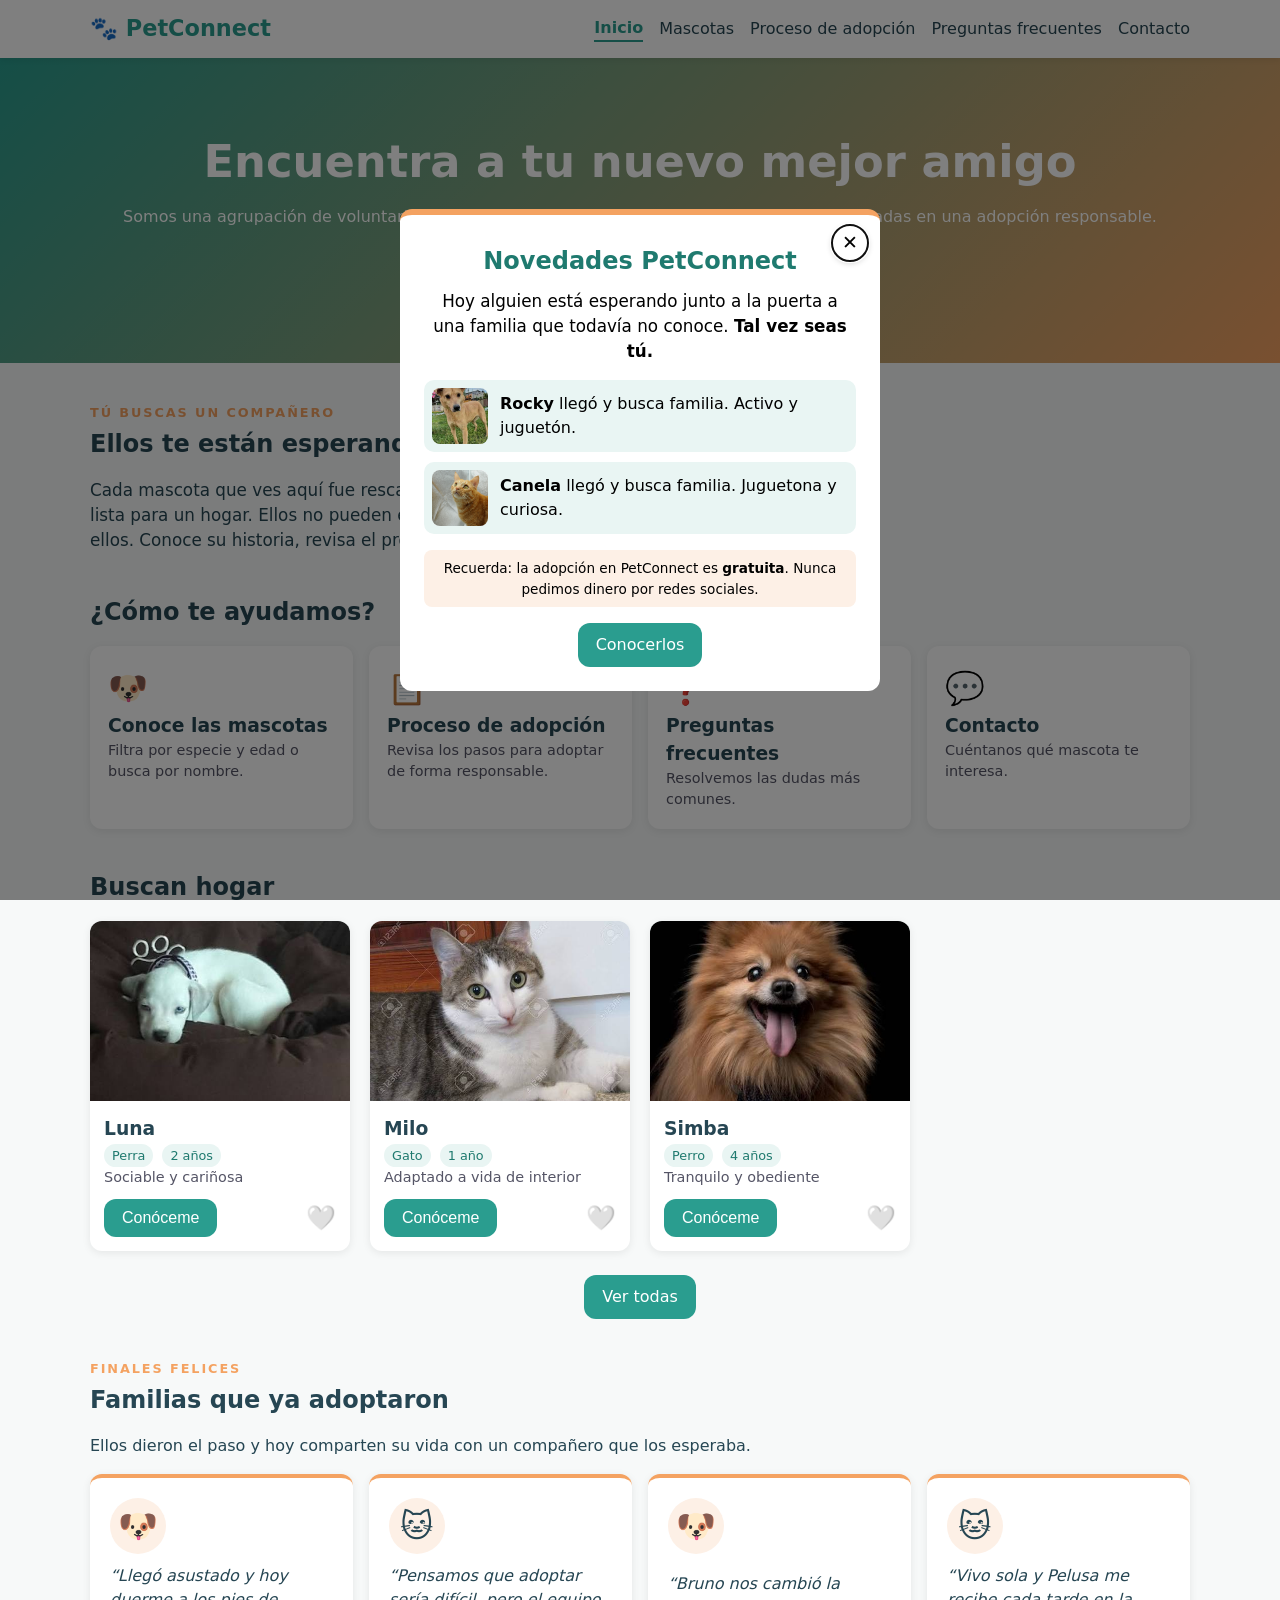
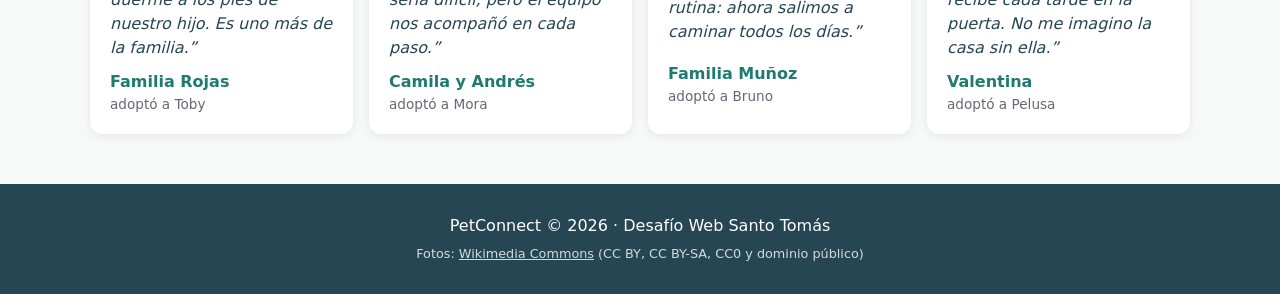
==== public/html/index.html @ 02ea039e "12:24" ====
<!DOCTYPE html>
<html lang="es">
<head>
  <meta charset="UTF-8">
  <meta name="viewport" content="width=device-width, initial-scale=1.0">
  <title>Inicio | PetConnect</title>
  <link rel="stylesheet" href="../css/styles.css">
</head>
<body>
  <header class="header">
    <div class="contenedor header__fila">
      <a href="index.html" class="logo">🐾 PetConnect</a>
      <button id="btnMenu" class="menu" aria-label="Abrir menú" aria-expanded="false">☰</button>
      <nav class="nav" id="nav">
        <a href="index.html" class="activo" aria-current="page">Inicio</a>
        <a href="mascotas.html">Mascotas</a>
        <a href="proceso.html">Proceso de adopción</a>
        <a href="preguntas.html">Preguntas frecuentes</a>
        <a href="contacto.html">Contacto</a>
      </nav>
    </div>
  </header>

  <section class="hero">
    <div class="contenedor">
      <h1>Encuentra a tu nuevo mejor amigo</h1>
      <p>Somos una agrupación de voluntariado que conecta animales rescatados con familias interesadas en una adopción responsable.</p>
      <a href="mascotas.html" class="btn">Ver mascotas</a>
    </div>
  </section>

  <main class="contenedor">
    <section class="intro">
      <p class="antetitulo">Tú buscas un compañero</p>
      <h2>Ellos te están esperando 🧡</h2>
      <p>Cada mascota que ves aquí fue rescatada y hoy está sana, cuidada por voluntarios y lista para un hogar. Ellos no pueden elegir a su familia, pero tú sí puedes elegirlos a ellos. Conoce su historia, revisa el proceso y, si sientes que es para ti, escríbenos.</p>
    </section>

    <section>
      <h2>¿Cómo te ayudamos?</h2>
      <div class="accesos">
        <a href="mascotas.html" class="acceso">
          <span class="acceso__icono">🐶</span>
          <h3>Conoce las mascotas</h3>
          <p>Filtra por especie y edad o busca por nombre.</p>
        </a>
        <a href="proceso.html" class="acceso">
          <span class="acceso__icono">📋</span>
          <h3>Proceso de adopción</h3>
          <p>Revisa los pasos para adoptar de forma responsable.</p>
        </a>
        <a href="preguntas.html" class="acceso">
          <span class="acceso__icono">❓</span>
          <h3>Preguntas frecuentes</h3>
          <p>Resolvemos las dudas más comunes.</p>
        </a>
        <a href="contacto.html" class="acceso">
          <span class="acceso__icono">💬</span>
          <h3>Contacto</h3>
          <p>Cuéntanos qué mascota te interesa.</p>
        </a>
      </div>
    </section>

    <section>
      <h2>Buscan hogar</h2>
      <div id="destacadas" class="grilla"></div>
      <p class="centrado"><a href="mascotas.html" class="btn">Ver todas</a></p>
    </section>

    <section class="familias">
      <p class="antetitulo">Finales felices</p>
      <h2>Familias que ya adoptaron</h2>
      <p>Ellos dieron el paso y hoy comparten su vida con un compañero que los esperaba.</p>
      <div id="familias" class="familias__grilla"></div>
    </section>
  </main>

  <dialog id="novedades" class="modal novedades">
    <button class="modal__cerrar" id="cerrarNovedades" aria-label="Cerrar">✕</button>
    <h2>Novedades PetConnect</h2>
    <p class="novedades__mensaje">Hoy alguien está esperando junto a la puerta a una familia que todavía no conoce. <strong>Tal vez seas tú.</strong></p>
    <ul id="novedadesLista" class="novedades__lista"></ul>
    <p class="novedades__aviso">Recuerda: la adopción en PetConnect es <strong>gratuita</strong>. Nunca pedimos dinero por redes sociales.</p>
    <a href="mascotas.html" class="btn">Conocerlos</a>
  </dialog>

  <footer class="footer">
    <p>PetConnect © 2026 · Desafío Web Santo Tomás</p>
    <p class="creditos">Fotos: <a href="https://commons.wikimedia.org" target="_blank" rel="noopener">Wikimedia Commons</a> (CC BY, CC BY-SA, CC0 y dominio público)</p>
  </footer>

  <script src="../js/datos.js"></script>
  <script src="../js/comun.js"></script>
  <script src="../js/index.js"></script>
</body>
</html>
---- public/css/styles.css ----
:root {
  --primario: #2a9d8f;
  --primario-oscuro: #1f7a6f;
  --acento: #f4a261;
  --texto: #264653;
  --fondo: #f7f9f9;
  --blanco: #fff;
  --radio: 12px;
}

* { box-sizing: border-box; margin: 0; padding: 0; }

body {
  font-family: system-ui, Arial, sans-serif;
  color: var(--texto);
  background: var(--fondo);
  line-height: 1.5;
}

.contenedor { width: min(1100px, 100% - 32px); margin: 0 auto; }

h2 { margin: 40px 0 16px; }

.btn {
  display: inline-block;
  background: var(--primario);
  color: var(--blanco);
  border: none;
  padding: 10px 18px;
  border-radius: var(--radio);
  cursor: pointer;
  text-decoration: none;
  font-size: 1rem;
}
.btn:hover { background: var(--primario-oscuro); }
.btn--borde { background: transparent; color: var(--primario); border: 2px solid var(--primario); }
.btn--borde:hover { color: var(--blanco); }

/* Header */
.header { background: var(--blanco); box-shadow: 0 2px 6px rgba(0,0,0,.08); position: sticky; top: 0; z-index: 10; }
.header__fila { display: flex; justify-content: space-between; align-items: center; padding: 12px 0; flex-wrap: wrap; gap: 8px; }
.logo { font-size: 1.4rem; font-weight: bold; color: var(--primario); text-decoration: none; }
.nav { display: flex; align-items: center; gap: 16px; }
.nav a { color: var(--texto); text-decoration: none; }

/* Hero */
.hero {
  background: linear-gradient(135deg, var(--primario), var(--acento));
  color: var(--blanco);
  text-align: center;
  padding: 70px 0;
}
.hero h1 { font-size: clamp(1.8rem, 5vw, 2.8rem); }
.hero p { margin: 10px 0 20px; }
.hero .btn { background: var(--blanco); color: var(--primario); }

/* Filtros */
.filtros { display: flex; gap: 10px; flex-wrap: wrap; }
.filtros input, .filtros select {
  padding: 10px;
  border: 1px solid #ccd;
  border-radius: var(--radio);
  font-size: 1rem;
  flex: 1 1 180px;
}
.resultado { margin: 12px 0; color: #667; }

/* Tarjetas */
.grilla { display: grid; grid-template-columns: repeat(auto-fill, minmax(230px, 1fr)); gap: 20px; }
.tarjeta {
  background: var(--blanco);
  border-radius: var(--radio);
  overflow: hidden;
  box-shadow: 0 2px 8px rgba(0,0,0,.08);
  transition: transform .2s;
  position: relative;
}
.tarjeta:hover { transform: translateY(-4px); }
.tarjeta__foto { font-size: 4.5rem; text-align: center; padding: 20px 0; }
.tarjeta__info { padding: 14px; }
.tarjeta__info p { font-size: .9rem; color: #556; }
.tarjeta__acciones { display: flex; justify-content: space-between; align-items: center; margin-top: 10px; }
.fav { background: none; border: none; font-size: 1.5rem; cursor: pointer; }
.etiqueta { display: inline-block; background: #e9f5f3; color: var(--primario-oscuro); padding: 2px 8px; border-radius: 20px; font-size: .8rem; margin-right: 4px; }

/* Pasos */
.pasos ol { padding-left: 20px; display: grid; gap: 8px; }

/* Modal */
.modal {
  border: none;
  border-radius: var(--radio);
  padding: 24px;
  width: min(480px, 100% - 32px);
  margin: auto;
}
.modal::backdrop { background: rgba(0,0,0,.5); }
.modal__cerrar { position: absolute; top: 10px; right: 12px; background: none; border: none; font-size: 1.2rem; cursor: pointer; }
.modal__foto { font-size: 4rem; text-align: center; }

.form { display: grid; gap: 10px; margin-top: 16px; border-top: 1px solid #eee; padding-top: 16px; }
.form label { display: grid; gap: 4px; font-size: .9rem; }
.form input, .form select { padding: 8px; border: 1px solid #ccd; border-radius: 8px; font-size: 1rem; }
.form .check { display: flex; gap: 8px; align-items: flex-start; }
.form .invalido { border-color: #e63946; }
.errores { color: #e63946; font-size: .9rem; }
.exito { color: var(--primario-oscuro); font-weight: bold; text-align: center; }

.footer { text-align: center; padding: 30px 0; margin-top: 50px; background: var(--texto); color: var(--blanco); }

.tarjeta__foto, .modal__foto { position: relative; height: 180px; display: grid; place-items: center; padding: 0; background: #e9f5f3; overflow: hidden; }
.modal__foto { border-radius: var(--radio); margin-bottom: 12px; }
.tarjeta__foto img, .modal__foto img { position: absolute; inset: 0; width: 100%; height: 100%; object-fit: cover; }
.creditos { font-size: .8rem; opacity: .8; margin-top: 6px; }
.creditos a { color: inherit; }

html { scroll-behavior: smooth; scroll-padding-top: 70px; }
.filtros .btn { flex: 0 0 auto; }

/* Menú móvil */
.menu { display: none; background: none; border: none; font-size: 1.6rem; cursor: pointer; color: var(--texto); }
@media (max-width: 760px) {
  .menu { display: block; }
  .nav { display: none; width: 100%; flex-direction: column; align-items: flex-start; gap: 10px; padding-bottom: 8px; }
  .nav--abierto { display: flex; }
}

/* Preguntas frecuentes */
.faq details { background: var(--blanco); border-radius: var(--radio); padding: 12px 16px; margin-bottom: 10px; box-shadow: 0 2px 8px rgba(0,0,0,.06); }
.faq summary { cursor: pointer; font-weight: bold; }
.faq details p { margin-top: 8px; }

/* Contacto */
.contacto__grilla { display: grid; grid-template-columns: 1fr 1.4fr; gap: 24px; }
.contacto__grilla .form { margin: 0; border: none; padding: 20px; background: var(--blanco); border-radius: var(--radio); box-shadow: 0 2px 8px rgba(0,0,0,.08); }
.datos { list-style: none; display: grid; gap: 8px; margin-top: 12px; }
.datos a { color: var(--primario-oscuro); }
.form textarea { padding: 8px; border: 1px solid #ccd; border-radius: 8px; font: inherit; resize: vertical; }
@media (max-width: 760px) {
  .contacto__grilla { grid-template-columns: 1fr; }
}

/* Ficha de la mascota */
.modal { padding: 0; overflow-y: auto; }
.modal .modal__foto { height: 260px; border-radius: 0; margin: 0; }
.modal__cerrar { z-index: 1; width: 36px; height: 36px; border-radius: 50%; background: rgba(255,255,255,.9); box-shadow: 0 2px 6px rgba(0,0,0,.2); }
.ficha { padding: 20px 24px 24px; display: grid; gap: 14px; }
.ficha h2 { margin: 0; font-size: 1.8rem; color: var(--primario-oscuro); }
.ficha__datos { list-style: none; display: grid; grid-template-columns: 1fr 1fr; gap: 10px; }
.ficha__datos li, .ficha__texto { background: #e9f5f3; border-radius: 10px; padding: 10px 12px; font-weight: bold; }
.ficha__datos span, .ficha__texto span { display: block; font-size: .75rem; font-weight: normal; color: #667; text-transform: uppercase; letter-spacing: .03em; }
.ficha__nota { font-size: .85rem; color: #667; border-left: 3px solid var(--acento); padding-left: 10px; }
.ficha__acciones { display: flex; gap: 10px; flex-wrap: wrap; }
.ficha__acciones .btn { flex: 1 1 160px; }
@media (max-width: 480px) {
  .modal .modal__foto { height: 200px; }
}

/* Varias páginas */
.nav a.activo { color: var(--primario); font-weight: bold; border-bottom: 2px solid var(--primario); }
.titulo { margin: 32px 0 16px; font-size: clamp(1.6rem, 4vw, 2.2rem); }
main { min-height: 60vh; }
.centrado { text-align: center; margin-top: 24px; }
.pasos li { background: var(--blanco); border-radius: var(--radio); padding: 12px 16px; box-shadow: 0 2px 8px rgba(0,0,0,.06); }

/* Accesos del inicio */
.accesos { display: grid; grid-template-columns: repeat(auto-fit, minmax(200px, 1fr)); gap: 16px; }
.acceso { background: var(--blanco); border-radius: var(--radio); padding: 18px; box-shadow: 0 2px 8px rgba(0,0,0,.08); color: var(--texto); text-decoration: none; transition: transform .2s; }
.acceso:hover { transform: translateY(-4px); }
.acceso__icono { font-size: 2rem; }
.acceso p { font-size: .9rem; color: #556; }

/* Inicio: intro y familias */
.antetitulo { text-transform: uppercase; letter-spacing: .15em; font-size: .8rem; color: var(--acento); font-weight: bold; margin-top: 40px; }
.antetitulo + h2 { margin-top: 4px; }
.intro p:last-child { max-width: 720px; font-size: 1.05rem; }
.familias__grilla { display: grid; grid-template-columns: repeat(auto-fit, minmax(220px, 1fr)); gap: 16px; margin-top: 16px; }
.familia { background: var(--blanco); border-radius: var(--radio); padding: 20px; box-shadow: 0 2px 8px rgba(0,0,0,.08); display: grid; gap: 10px; border-top: 4px solid var(--acento); }
.familia__icono { font-size: 2rem; width: 56px; height: 56px; display: grid; place-items: center; background: #fdf0e6; border-radius: 50%; }
.familia blockquote { font-style: italic; }
.familia__nombre { font-weight: bold; color: var(--primario-oscuro); }
.familia__nombre span { display: block; font-weight: normal; font-size: .85rem; color: #667; }

/* Ventana de novedades */
.novedades { padding: 28px 24px 24px; text-align: center; border-top: 6px solid var(--acento); }
.novedades h2 { margin: 0 0 10px; color: var(--primario-oscuro); }
.novedades__mensaje { font-size: 1.05rem; }
.novedades__lista { list-style: none; display: grid; gap: 10px; margin: 16px 0; text-align: left; }
.novedades__lista li { display: flex; gap: 12px; align-items: center; background: #e9f5f3; border-radius: 10px; padding: 8px; }
.novedad__foto { position: relative; flex: 0 0 56px; height: 56px; border-radius: 8px; overflow: hidden; display: grid; place-items: center; background: #fff; }
.novedad__foto img { position: absolute; inset: 0; width: 100%; height: 100%; object-fit: cover; }
.novedades__aviso { font-size: .85rem; background: #fdf0e6; border-radius: 8px; padding: 8px; margin-bottom: 16px; }

/* Ficha: galería e historia */
.galeria__principal { height: 280px; background: #000; display: grid; place-items: center; font-size: 4rem; }
.galeria__principal img, .galeria__principal video, .galeria__principal iframe { width: 100%; height: 100%; object-fit: cover; border: 0; }
.galeria__principal video { object-fit: contain; }
.galeria__miniaturas { display: flex; gap: 8px; padding: 10px 24px 0; overflow-x: auto; }
.miniatura { flex: 0 0 60px; height: 60px; border-radius: 8px; overflow: hidden; border: 3px solid transparent; background: var(--texto); color: var(--blanco); cursor: pointer; padding: 0; font-size: 1.2rem; }
.miniatura img { width: 100%; height: 100%; object-fit: cover; }
.miniatura.activa { border-color: var(--acento); }
.ficha__antetitulo { text-transform: uppercase; letter-spacing: .15em; font-size: .75rem; color: var(--acento); font-weight: bold; margin-bottom: -10px; }
.ficha__historia { font-size: 1.05rem; font-style: italic; }
@media (max-width: 480px) {
  .galeria__principal { height: 220px; }
}

/* Administración */
.admin__aviso { background: #fdf0e6; border-radius: 8px; padding: 10px; margin-bottom: 16px; }
.admin__grilla { display: grid; grid-template-columns: 1fr 1fr; gap: 24px; align-items: start; }
.admin__grilla .form { margin: 0; border: none; padding: 20px; background: var(--blanco); border-radius: var(--radio); box-shadow: 0 2px 8px rgba(0,0,0,.08); }
.admin__grilla h2 { margin: 0 0 8px; }
.admin__lista { list-style: none; display: grid; gap: 10px; margin-bottom: 16px; }
.admin__lista li { display: flex; gap: 10px; align-items: center; background: var(--blanco); border-radius: 10px; padding: 8px; box-shadow: 0 2px 6px rgba(0,0,0,.06); flex-wrap: wrap; }
.admin__lista span { flex: 1 1 140px; font-size: .9rem; }
.admin__lista .btn { padding: 6px 12px; font-size: .85rem; }
.admin__miniatura { position: relative; flex: 0 0 50px; height: 50px; border-radius: 8px; overflow: hidden; display: grid; place-items: center; background: #e9f5f3; }
.admin__miniatura img { position: absolute; inset: 0; width: 100%; height: 100%; object-fit: cover; }
.admin__galeria { display: flex; gap: 8px; flex-wrap: wrap; }
.admin__medio { position: relative; width: 70px; height: 70px; border-radius: 8px; overflow: hidden; background: var(--texto); color: var(--blanco); display: grid; place-items: center; font-size: .75rem; }
.admin__medio img { width: 100%; height: 100%; object-fit: cover; }
.admin__medio button { position: absolute; top: 2px; right: 2px; background: rgba(255,255,255,.9); border: none; border-radius: 50%; width: 22px; height: 22px; cursor: pointer; }
.btn--peligro { background: #e63946; }
.btn--peligro:hover { background: #c62d39; }
@media (max-width: 760px) {
  .admin__grilla { grid-template-columns: 1fr; }
}

/* Pasos revisados */
.pasos li { cursor: pointer; transition: background .2s; }
.pasos li.revisado { background: #e9f5f3; text-decoration: line-through; color: #667; }
.avance { margin-top: 12px; font-weight: bold; color: var(--primario-oscuro); }
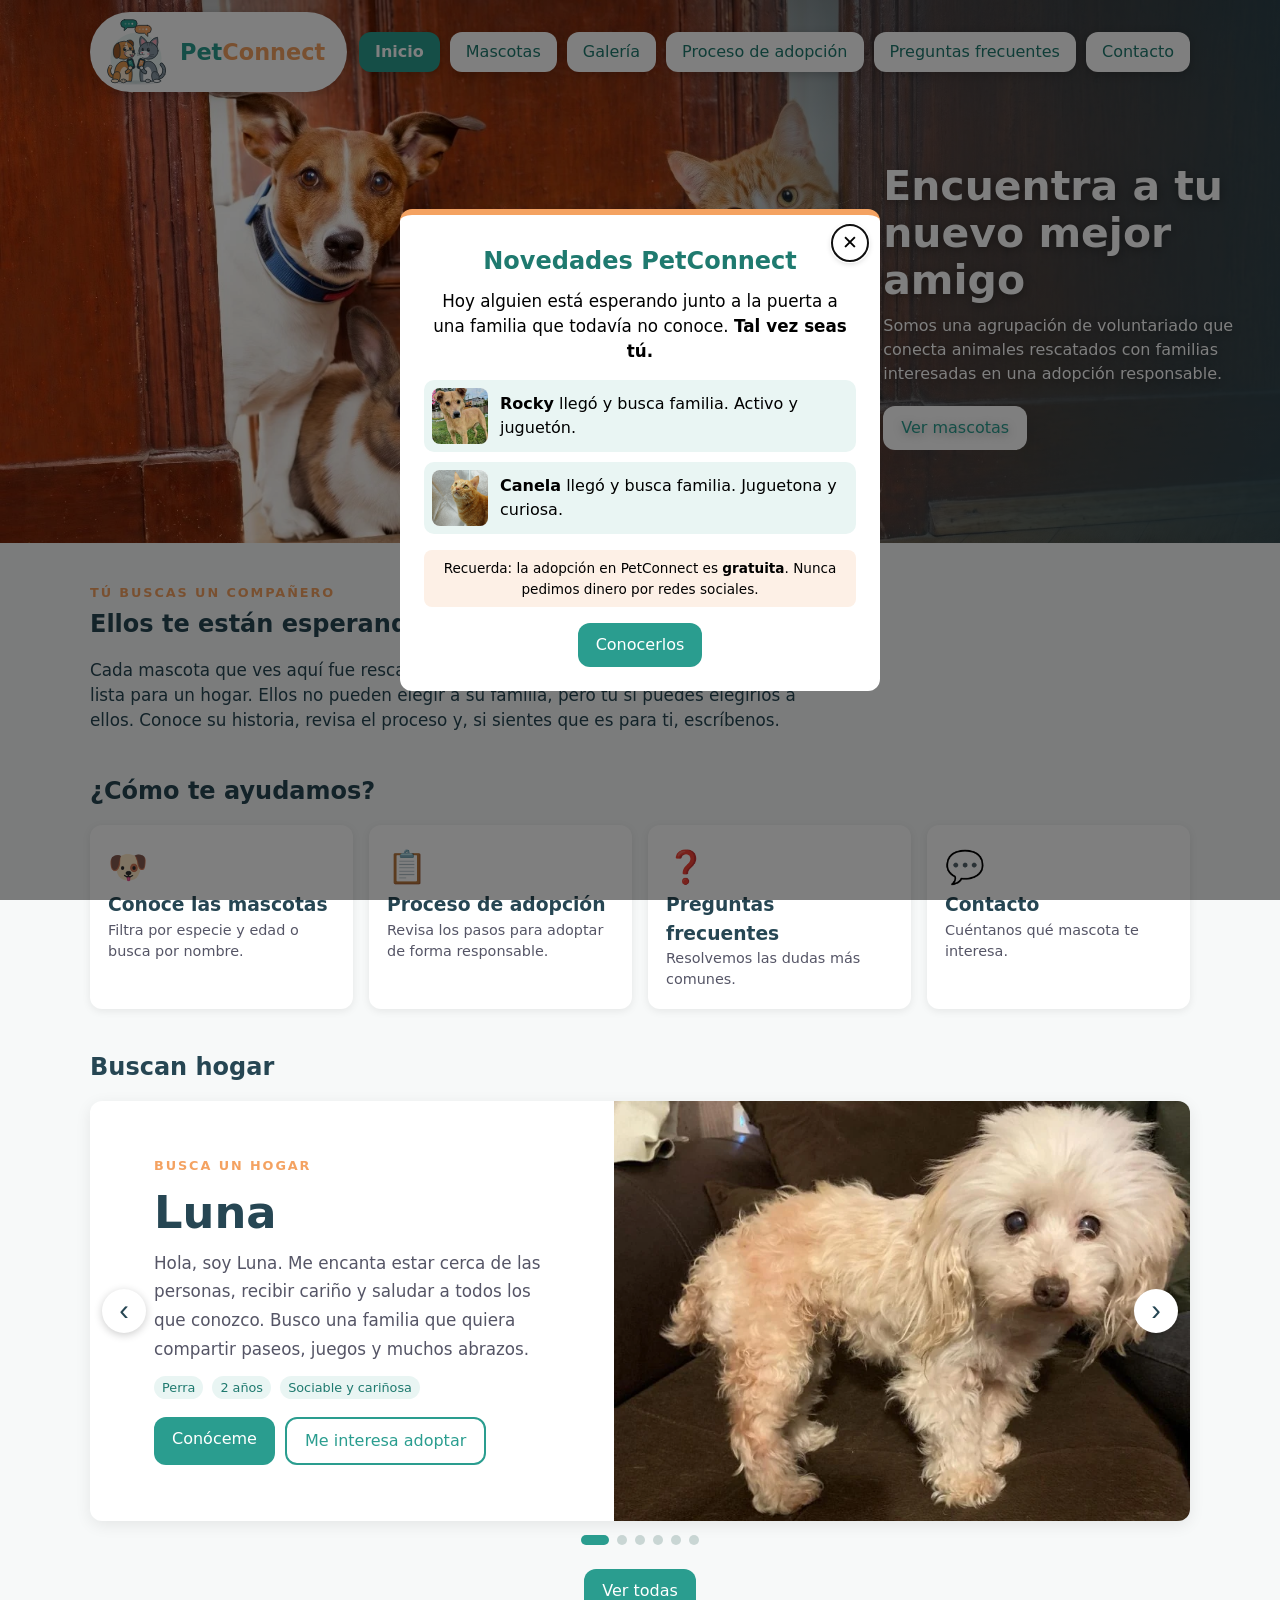
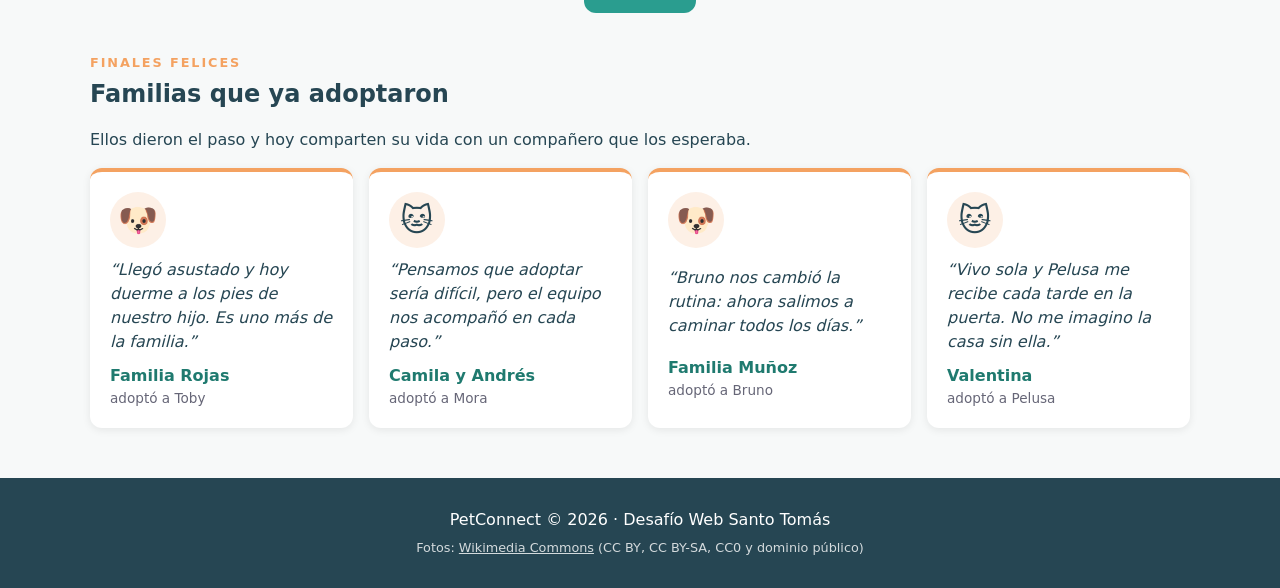
==== commit aa7d744b: "13:18" ====
--- a/public/html/index.html
+++ b/public/html/index.html
@@ -5,15 +5,17 @@
   <meta name="viewport" content="width=device-width, initial-scale=1.0">
   <title>Inicio | PetConnect</title>
   <link rel="stylesheet" href="../css/styles.css">
+  <link rel="icon" href="../img/logo.ico" sizes="any">
 </head>
-<body>
+<body class="inicio">
   <header class="header">
     <div class="contenedor header__fila">
-      <a href="index.html" class="logo">🐾 PetConnect</a>
+      <a href="index.html" class="logo"><img src="../img/logo.svg" alt="" class="logo__img"><span>Pet<b>Connect</b></span></a>
       <button id="btnMenu" class="menu" aria-label="Abrir menú" aria-expanded="false">☰</button>
       <nav class="nav" id="nav">
         <a href="index.html" class="activo" aria-current="page">Inicio</a>
         <a href="mascotas.html">Mascotas</a>
+        <a href="galeria.html">Galería</a>
         <a href="proceso.html">Proceso de adopción</a>
         <a href="preguntas.html">Preguntas frecuentes</a>
         <a href="contacto.html">Contacto</a>
@@ -21,11 +23,13 @@
     </div>
   </header>
 
-  <section class="hero">
+  <section class="hero hero--foto">
     <div class="contenedor">
-      <h1>Encuentra a tu nuevo mejor amigo</h1>
-      <p>Somos una agrupación de voluntariado que conecta animales rescatados con familias interesadas en una adopción responsable.</p>
-      <a href="mascotas.html" class="btn">Ver mascotas</a>
+      <div class="hero__contenido">
+        <h1>Encuentra a tu nuevo mejor amigo</h1>
+        <p>Somos una agrupación de voluntariado que conecta animales rescatados con familias interesadas en una adopción responsable.</p>
+        <a href="mascotas.html" class="btn">Ver mascotas</a>
+      </div>
     </div>
   </section>
 
@@ -64,7 +68,12 @@
 
     <section>
       <h2>Buscan hogar</h2>
-      <div id="destacadas" class="grilla"></div>
+      <div class="carrusel" id="carrusel" aria-roledescription="carrusel" aria-label="Mascotas que buscan hogar">
+        <div class="carrusel__pista" id="pista"></div>
+        <button class="carrusel__flecha carrusel__flecha--anterior" id="anterior" aria-label="Mascota anterior">‹</button>
+        <button class="carrusel__flecha carrusel__flecha--siguiente" id="siguiente" aria-label="Mascota siguiente">›</button>
+      </div>
+      <div class="carrusel__puntos" id="puntos"></div>
       <p class="centrado"><a href="mascotas.html" class="btn">Ver todas</a></p>
     </section>
 
--- a/public/css/styles.css
+++ b/public/css/styles.css
@@ -230,3 +230,144 @@
 .pasos li { cursor: pointer; transition: background .2s; }
 .pasos li.revisado { background: #e9f5f3; text-decoration: line-through; color: #667; }
 .avance { margin-top: 12px; font-weight: bold; color: var(--primario-oscuro); }
+
+/* Logo */
+.logo { display: flex; align-items: center; gap: 8px; }
+.logo__img { height: 60px; width: auto; }
+.logo b { color: var(--acento); }
+
+/* Carrusel del inicio */
+.carrusel { position: relative; overflow: hidden; border-radius: var(--radio); background: var(--blanco); box-shadow: 0 4px 16px rgba(0,0,0,.08); }
+.carrusel__pista { display: flex; transition: transform .6s ease; }
+.diapositiva { flex: 0 0 100%; display: grid; grid-template-columns: 1fr 1.1fr; align-items: stretch; min-height: 420px; }
+.diapositiva__texto { padding: 40px 48px 40px 64px; display: flex; flex-direction: column; justify-content: center; gap: 12px; }
+.diapositiva__texto .antetitulo { margin: 0; }
+.diapositiva h3 { font-size: clamp(2rem, 4vw, 2.8rem); line-height: 1.1; color: var(--texto); }
+.diapositiva__historia { font-size: 1.05rem; color: #556; line-height: 1.7; }
+.diapositiva__acciones { display: flex; gap: 10px; flex-wrap: wrap; margin-top: 6px; }
+.diapositiva__foto { position: relative; display: grid; place-items: center; font-size: 5rem; background: #e9f5f3; }
+.diapositiva__foto img { position: absolute; inset: 0; width: 100%; height: 100%; object-fit: cover; }
+.carrusel__flecha { position: absolute; top: 50%; transform: translateY(-50%); width: 44px; height: 44px; border-radius: 50%; border: none; background: var(--blanco); color: var(--texto); font-size: 1.8rem; line-height: 1; cursor: pointer; box-shadow: 0 2px 8px rgba(0,0,0,.2); }
+.carrusel__flecha:hover { background: var(--primario); color: var(--blanco); }
+.carrusel__flecha--anterior { left: 12px; }
+.carrusel__flecha--siguiente { right: 12px; }
+.carrusel__puntos { display: flex; justify-content: center; gap: 8px; margin-top: 14px; }
+.punto-carrusel { width: 10px; height: 10px; border-radius: 10px; border: none; background: #c9d6d4; cursor: pointer; padding: 0; transition: width .3s, background .3s; }
+.punto-carrusel.activo { width: 28px; background: var(--primario); }
+@media (max-width: 760px) {
+  .diapositiva { grid-template-columns: 1fr; min-height: 0; }
+  .diapositiva__foto { order: -1; height: 260px; }
+  .diapositiva__texto { padding: 20px 20px 24px; }
+  .carrusel__flecha { top: 130px; }
+}
+@media (prefers-reduced-motion: reduce) {
+  .carrusel__pista { transition: none; }
+}
+
+/* Fotos dentro de su recuadro y ficha legible */
+.galeria__principal { position: relative; overflow: hidden; }
+.galeria__principal img, .galeria__principal video, .galeria__principal iframe { position: absolute; inset: 0; }
+.tarjeta__foto, .diapositiva__foto, .novedad__foto, .admin__miniatura { overflow: hidden; }
+.ficha { position: relative; z-index: 1; background: var(--blanco); }
+.ficha h2 { color: var(--texto); font-size: 2rem; }
+.ficha__historia { color: #3a4a52; line-height: 1.6; }
+.ficha__datos li, .ficha__texto { background: #f1f8f7; border: 1px solid #d5e9e6; color: var(--texto); font-size: 1.05rem; }
+.ficha__datos span, .ficha__texto span { color: var(--primario-oscuro); font-weight: bold; margin-bottom: 2px; }
+.ficha__nota { color: #4a5a62; background: #fdf0e6; border-left-width: 4px; border-radius: 0 8px 8px 0; padding: 8px 10px; }
+.admin__vista { display: grid; gap: 6px; font-size: .85rem; color: #667; }
+.admin__vista .tarjeta__foto { height: 180px; border-radius: 10px; font-size: 3rem; }
+
+/* Ficha: fotos a la derecha en pantallas grandes */
+@media (min-width: 860px) {
+  #modal { width: min(940px, 100% - 32px); }
+  #modalContenido { display: grid; grid-template-columns: 1fr 1.1fr; }
+  #modalContenido .ficha { order: -1; align-content: center; padding: 32px; }
+  #modalContenido .galeria { display: flex; flex-direction: column; background: #000; }
+  #modalContenido .galeria__principal { flex: 1; height: auto; min-height: 480px; }
+  #modalContenido .galeria__miniaturas { padding: 10px; background: var(--blanco); }
+}
+
+/* Portada del inicio con foto y menú encima */
+.inicio .header { position: absolute; left: 0; right: 0; background: transparent; box-shadow: none; }
+.inicio .logo { background: var(--blanco); padding: 4px 16px 4px 6px; border-radius: 999px; box-shadow: 0 2px 10px rgba(0,0,0,.2); }
+.inicio .nav { gap: 10px; }
+.inicio .nav a { background: var(--blanco); color: var(--primario-oscuro); padding: 8px 16px; border-radius: var(--radio); box-shadow: 0 2px 10px rgba(0,0,0,.2); }
+.inicio .nav a:hover { background: #e9f5f3; }
+.inicio .nav a.activo { background: var(--primario); color: var(--blanco); border-bottom: none; }
+.inicio .menu { background: var(--blanco); width: 44px; height: 44px; border-radius: 50%; box-shadow: 0 2px 10px rgba(0,0,0,.2); }
+
+.hero--foto { position: relative; text-align: left; padding: 0; min-height: clamp(480px, 42.4vw, 700px); display: flex; align-items: center; background: #7a3b22 url(../img/portada.webp) center / cover no-repeat; }
+.hero--foto::before { content: ""; position: absolute; inset: 0; background: linear-gradient(to left, rgba(38,70,83,.88) 0%, rgba(38,70,83,.6) 28%, rgba(38,70,83,0) 50%), linear-gradient(to bottom, rgba(0,0,0,.25), rgba(0,0,0,0) 25%); }
+.hero--foto .contenedor { position: relative; display: flex; justify-content: flex-end; }
+.hero__contenido { max-width: 380px; padding-top: 70px; text-shadow: 0 2px 10px rgba(0,0,0,.35); }
+.hero--foto h1 { font-size: clamp(1.8rem, 3.2vw, 2.7rem); line-height: 1.15; }
+
+@media (max-width: 760px) {
+  .inicio .nav--abierto { background: var(--blanco); padding: 12px; border-radius: var(--radio); margin-top: 8px; box-shadow: 0 4px 16px rgba(0,0,0,.2); }
+  .inicio .nav--abierto a { box-shadow: none; width: 100%; }
+  .hero--foto { display: block; min-height: 0; padding-top: 320px; background-color: var(--texto); background-size: auto 320px; background-position: 30% top; }
+  .hero--foto::before { background: linear-gradient(to bottom, rgba(0,0,0,.3), rgba(0,0,0,0) 30%); height: 320px; }
+  .hero--foto .contenedor { justify-content: center; }
+  .hero__contenido { max-width: none; padding: 24px 0 32px; text-align: center; }
+}
+@media (min-width: 761px) {
+  .hero--foto .contenedor { width: 100%; padding-right: 3vw; }
+  .hero__contenido { width: 28vw; max-width: 420px; }
+}
+
+/* Logo más grande y centrado */
+.logo { gap: 10px; line-height: 1; }
+.logo__img { height: 68px; display: block; }
+.inicio .logo { padding: 6px 22px 6px 12px; }
+@media (max-width: 760px) {
+  .logo__img { height: 56px; }
+}
+
+/* Galería de fotos */
+.galeria-filtros { display: flex; gap: 10px; flex-wrap: wrap; margin-top: 16px; }
+.galeria-fotos { columns: 4 220px; column-gap: 14px; }
+.foto-galeria { position: relative; break-inside: avoid; margin-bottom: 14px; background: var(--blanco); border-radius: var(--radio); overflow: hidden; box-shadow: 0 2px 8px rgba(0,0,0,.08); }
+.foto-galeria button { display: block; width: 100%; padding: 0; border: none; background: none; cursor: zoom-in; }
+.foto-galeria img { display: block; width: 100%; height: auto; transition: transform .3s; }
+.foto-galeria button:hover img { transform: scale(1.04); }
+.foto-galeria figcaption { padding: 8px 12px; font-weight: bold; color: var(--texto); }
+.sello { position: absolute; top: 10px; left: 10px; padding: 3px 10px; border-radius: 20px; font-size: .75rem; font-weight: bold; color: var(--blanco); box-shadow: 0 2px 6px rgba(0,0,0,.25); }
+.sello--adopcion { background: var(--primario); }
+.sello--adoptados { background: var(--acento); color: var(--texto); }
+
+.visor { border: none; padding: 0; background: transparent; max-width: 100vw; max-height: 100vh; overflow: visible; margin: auto; }
+.visor::backdrop { background: rgba(0,0,0,.85); }
+.visor img { display: block; max-width: min(90vw, 1000px); max-height: 80vh; border-radius: var(--radio); }
+.visor__texto { color: var(--blanco); text-align: center; margin-top: 10px; }
+.visor__texto a { color: var(--acento); font-weight: bold; }
+.visor .modal__cerrar { top: -14px; right: -14px; }
+.visor .carrusel__flecha--anterior { left: -22px; }
+.visor .carrusel__flecha--siguiente { right: -22px; }
+@media (max-width: 760px) {
+  .visor .carrusel__flecha--anterior { left: 6px; }
+  .visor .carrusel__flecha--siguiente { right: 6px; }
+  .visor .modal__cerrar { top: 6px; right: 6px; }
+}
+
+/* Teléfonos: nada se sale de la pantalla */
+img, video, iframe { max-width: 100%; }
+.admin__grilla > *, .contacto__grilla > * { min-width: 0; }
+.form input, .form select, .form textarea { width: 100%; max-width: 100%; min-width: 0; }
+.form .check input { width: auto; }
+@media (max-width: 760px) {
+  .admin__lista .btn { flex: 1 1 auto; }
+  .ficha__acciones .btn { flex: 1 1 100%; }
+}
+/* Menú ☰ también en tablets y teléfonos acostados */
+@media (max-width: 1000px) {
+  .menu { display: block; }
+  .nav { display: none; width: 100%; flex-direction: column; align-items: flex-start; gap: 10px; padding-bottom: 8px; }
+  .nav--abierto { display: flex; }
+  .inicio .nav--abierto { background: var(--blanco); padding: 12px; border-radius: var(--radio); margin-top: 8px; box-shadow: 0 4px 16px rgba(0,0,0,.2); }
+  .inicio .nav--abierto a { box-shadow: none; width: 100%; }
+}
+@media (max-width: 380px) {
+  .logo { font-size: 1.15rem; }
+  .logo__img { height: 46px; }
+  .inicio .logo { padding: 4px 14px 4px 8px; }
+}
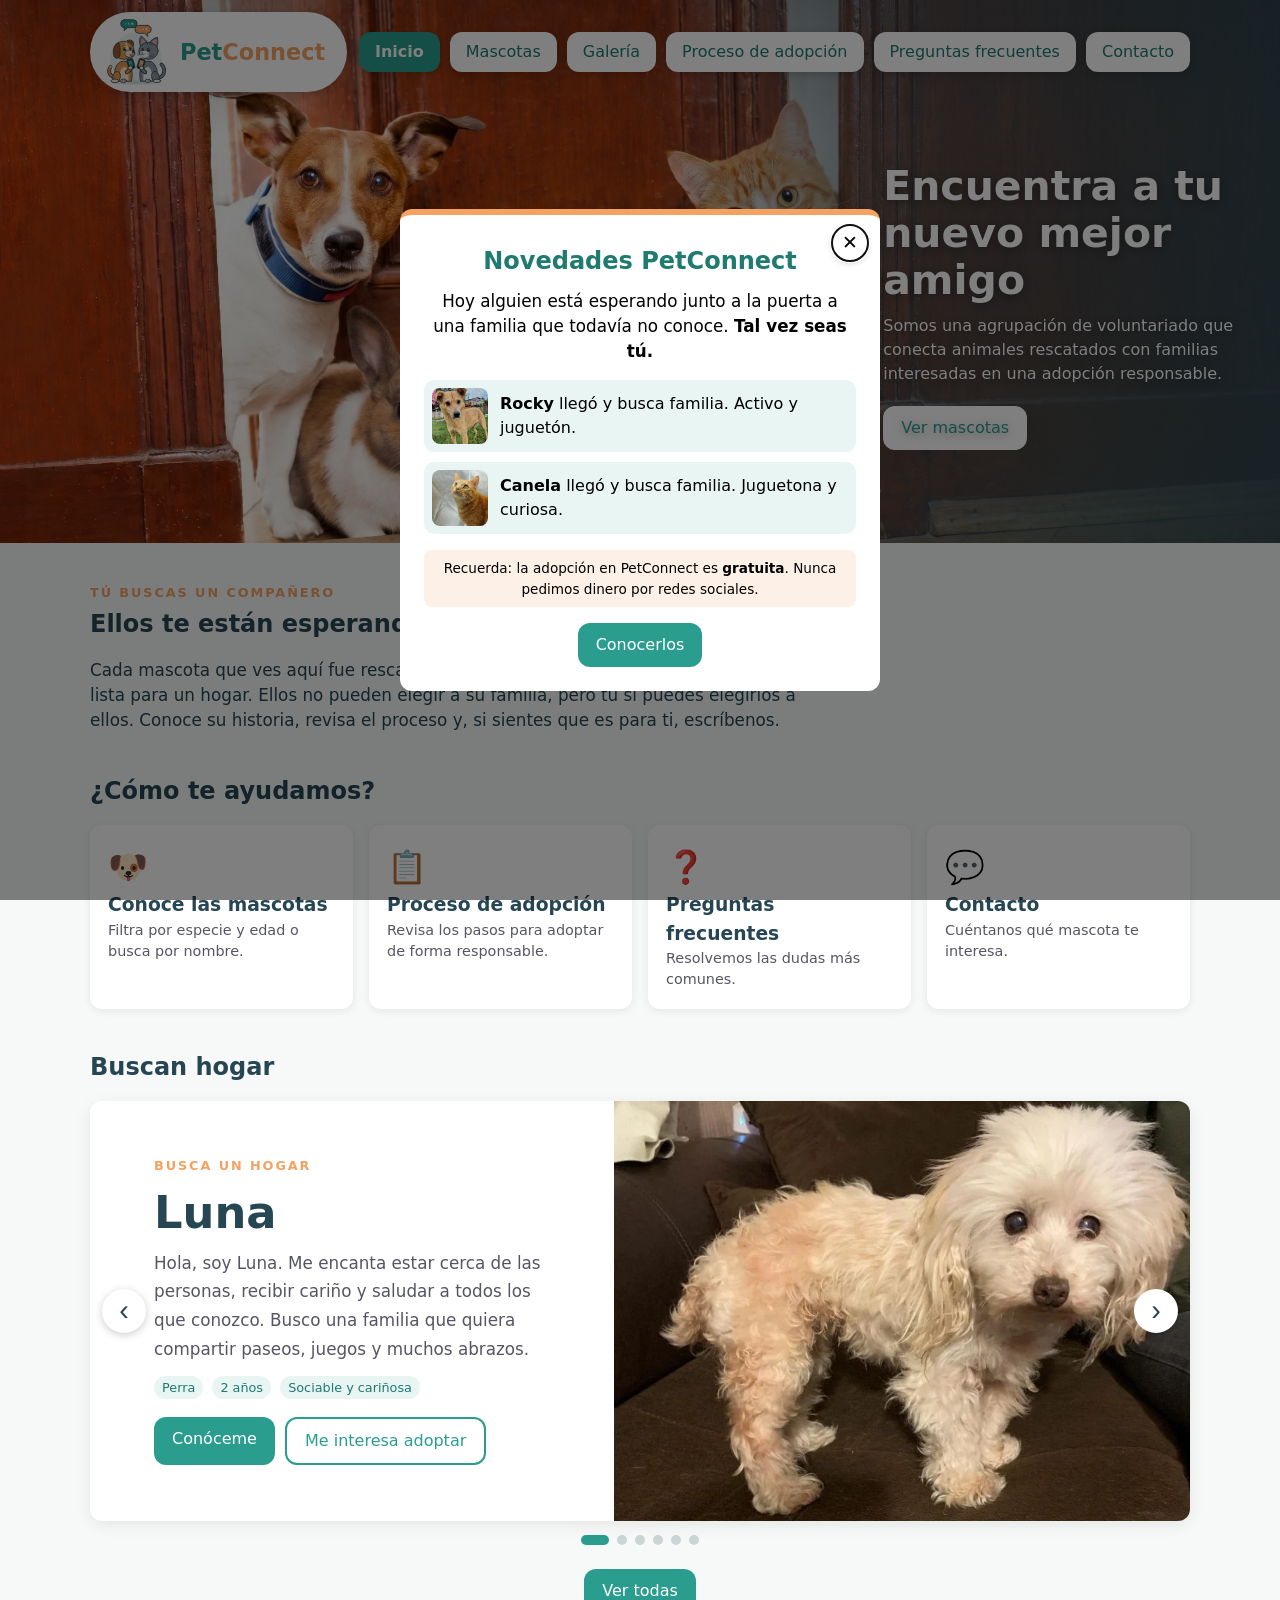
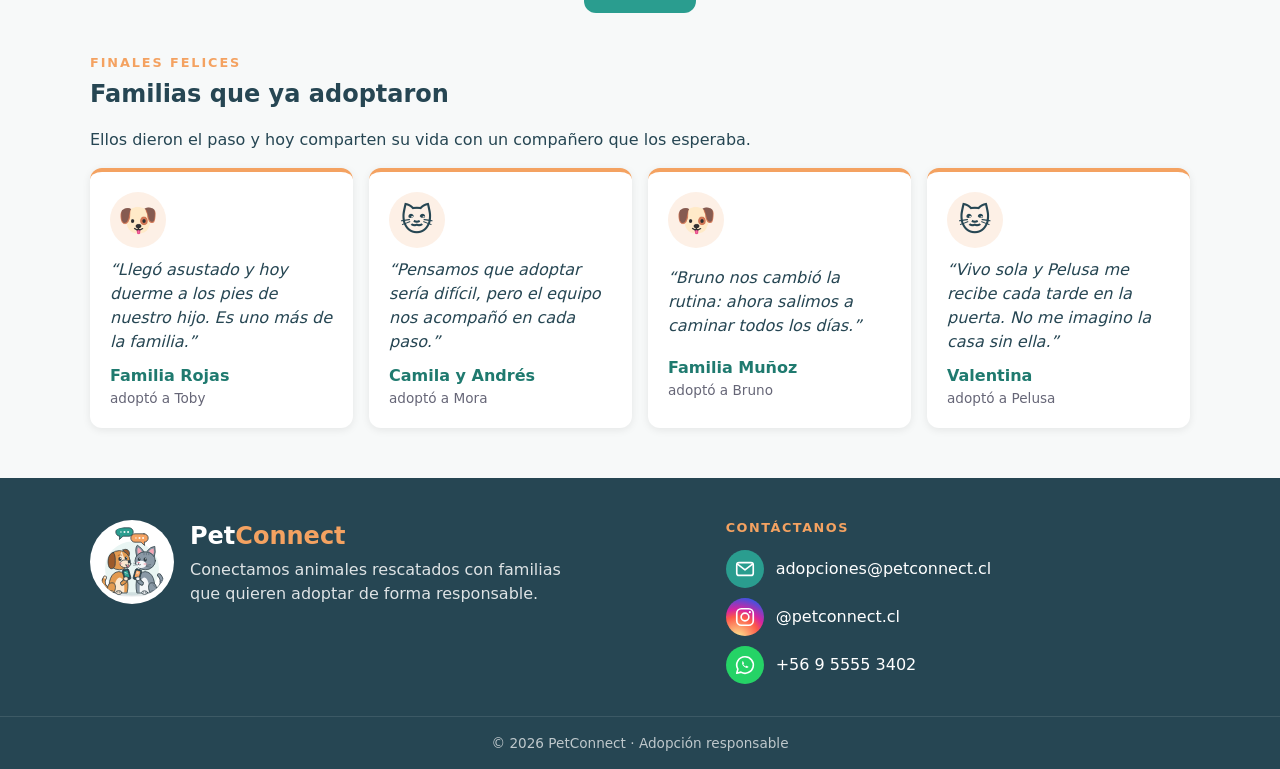
==== commit afc7f69e: "13:38" ====
--- a/public/html/index.html
+++ b/public/html/index.html
@@ -95,10 +95,27 @@
   </dialog>
 
   <footer class="footer">
-    <p>PetConnect © 2026 · Desafío Web Santo Tomás</p>
-    <p class="creditos">Fotos: <a href="https://commons.wikimedia.org" target="_blank" rel="noopener">Wikimedia Commons</a> (CC BY, CC BY-SA, CC0 y dominio público)</p>
+    <div class="contenedor footer__grilla">
+      <div class="footer__marca">
+        <img src="../img/logo.svg" alt="" class="footer__logo">
+        <div>
+          <p class="footer__nombre">Pet<b>Connect</b></p>
+          <p>Conectamos animales rescatados con familias que quieren adoptar de forma responsable.</p>
+        </div>
+      </div>
+      <div>
+        <p class="footer__titulo">Contáctanos</p>
+        <ul class="redes">
+          <li><a class="red" href="mailto:adopciones@petconnect.cl"><span class="red__icono red__icono--correo"><svg viewBox="0 0 24 24" aria-hidden="true"><rect x="3" y="5" width="18" height="14" rx="2.5" fill="none" stroke="currentColor" stroke-width="1.8"/><path d="M3.5 6.5 12 13l8.5-6.5" fill="none" stroke="currentColor" stroke-width="1.8" stroke-linejoin="round"/></svg></span>adopciones@petconnect.cl</a></li>
+          <li><a class="red" href="https://instagram.com/petconnect.cl" target="_blank" rel="noopener"><span class="red__icono red__icono--instagram"><svg viewBox="0 0 24 24" aria-hidden="true"><rect x="3" y="3" width="18" height="18" rx="5" fill="none" stroke="currentColor" stroke-width="1.8"/><circle cx="12" cy="12" r="4.2" fill="none" stroke="currentColor" stroke-width="1.8"/><circle cx="17.3" cy="6.7" r="1.2" fill="currentColor"/></svg></span>@petconnect.cl</a></li>
+          <li><a class="red" href="https://wa.me/56955553402" target="_blank" rel="noopener"><span class="red__icono red__icono--whatsapp"><svg viewBox="0 0 24 24" aria-hidden="true"><path d="M12 3a9 9 0 0 0-7.8 13.5L3 21l4.6-1.2A9 9 0 1 0 12 3z" fill="none" stroke="currentColor" stroke-width="1.8" stroke-linejoin="round"/><path d="M9 8.5c.3-.6.8-.6 1.1-.1l.7 1.3c.2.3.1.7-.2 1l-.5.5c.5 1.1 1.4 2 2.5 2.5l.5-.5c.3-.3.7-.4 1-.2l1.3.7c.5.3.5.8-.1 1.1-1.2.7-2.7.4-4.4-1.1-1.6-1.5-2.4-3.2-1.9-4.2z" fill="currentColor"/></svg></span>+56 9 5555 3402</a></li>
+        </ul>
+      </div>
+    </div>
+    <p class="footer__copy">© 2026 PetConnect · Adopción responsable</p>
   </footer>
 
+  <script src="../js/seguridad.js"></script>
   <script src="../js/datos.js"></script>
   <script src="../js/comun.js"></script>
   <script src="../js/index.js"></script>
--- a/public/css/styles.css
+++ b/public/css/styles.css
@@ -371,3 +371,38 @@
   .logo__img { height: 46px; }
   .inicio .logo { padding: 4px 14px 4px 8px; }
 }
+
+/* Footer con contacto */
+.footer { text-align: left; padding: 40px 0 0; }
+.footer__grilla { display: grid; grid-template-columns: 1.3fr 1fr; gap: 32px; align-items: start; }
+.footer__marca { display: flex; gap: 16px; align-items: center; }
+.footer__logo { width: 84px; height: auto; background: var(--blanco); border-radius: 50%; padding: 6px; flex-shrink: 0; }
+.footer__nombre { font-size: 1.5rem; font-weight: bold; margin-bottom: 4px; }
+.footer__nombre b { color: var(--acento); }
+.footer__marca p:not(.footer__nombre) { opacity: .85; max-width: 380px; }
+.footer__titulo { font-weight: bold; text-transform: uppercase; letter-spacing: .12em; font-size: .8rem; color: var(--acento); margin-bottom: 12px; }
+.redes { list-style: none; display: grid; gap: 10px; }
+.red { display: inline-flex; align-items: center; gap: 12px; color: var(--blanco); text-decoration: none; }
+.red:hover { text-decoration: underline; }
+.footer__copy { text-align: center; font-size: .85rem; opacity: .7; margin-top: 32px; padding: 16px 0; border-top: 1px solid rgba(255,255,255,.15); }
+
+/* Íconos de contacto */
+.red__icono { width: 38px; height: 38px; border-radius: 50%; display: grid; place-items: center; color: var(--blanco); flex-shrink: 0; }
+.red__icono svg { width: 22px; height: 22px; }
+.red__icono--correo { background: var(--primario); }
+.red__icono--instagram { background: radial-gradient(circle at 30% 107%, #fdf497 0%, #fd5949 45%, #d6249f 60%, #285aeb 90%); }
+.red__icono--whatsapp { background: #25d366; }
+
+/* Tarjetas de contacto en la página Contacto */
+.contacto__tarjetas { list-style: none; display: grid; gap: 12px; margin-top: 16px; }
+.contacto__tarjeta { display: flex; align-items: center; gap: 14px; background: var(--blanco); border-radius: var(--radio); padding: 14px 16px; box-shadow: 0 2px 8px rgba(0,0,0,.08); color: var(--texto); text-decoration: none; transition: transform .2s, box-shadow .2s; }
+.contacto__tarjeta:hover { transform: translateY(-3px); box-shadow: 0 6px 16px rgba(0,0,0,.12); }
+.contacto__tarjeta .red__icono { width: 48px; height: 48px; }
+.contacto__tarjeta .red__icono svg { width: 26px; height: 26px; }
+.contacto__tarjeta strong { display: block; font-size: .8rem; text-transform: uppercase; letter-spacing: .08em; color: var(--primario-oscuro); }
+.contacto__tarjeta span:last-child { overflow-wrap: anywhere; }
+
+@media (max-width: 760px) {
+  .footer__grilla { grid-template-columns: 1fr; }
+  .footer__logo { width: 64px; }
+}
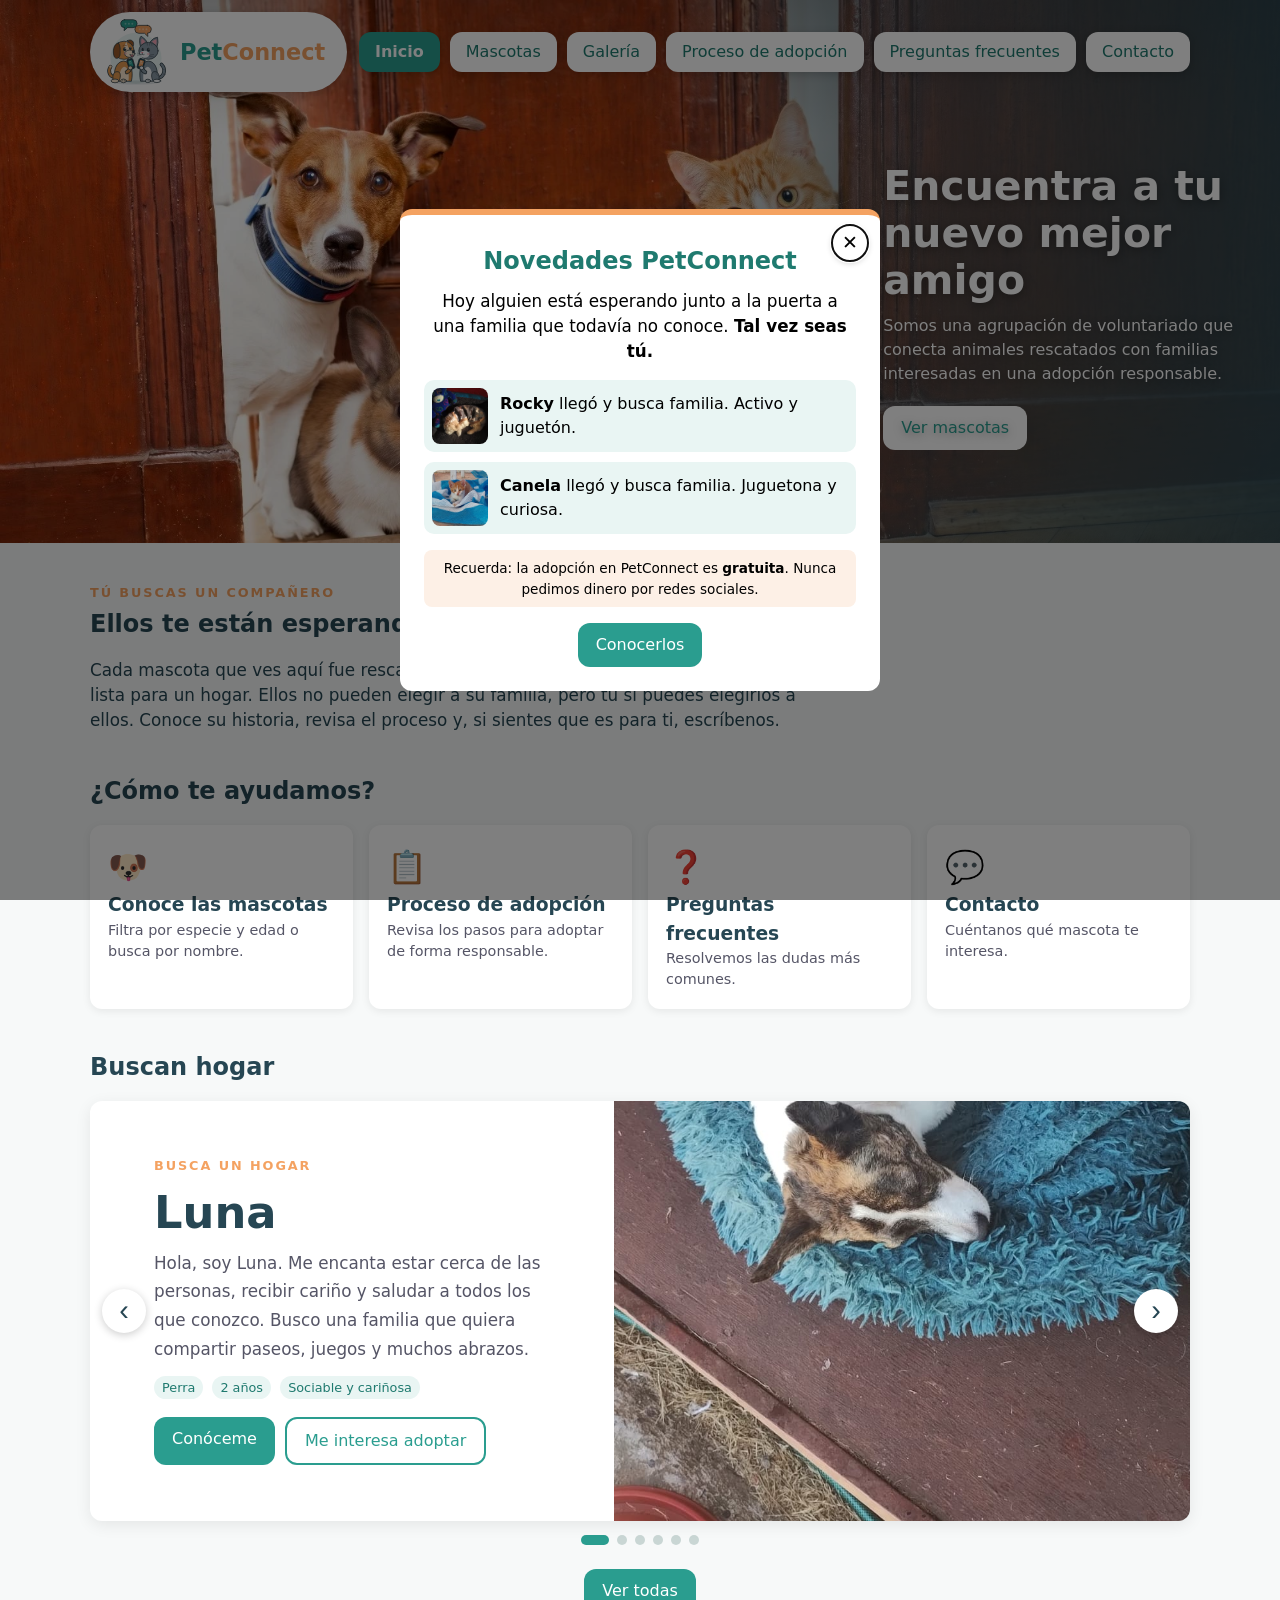
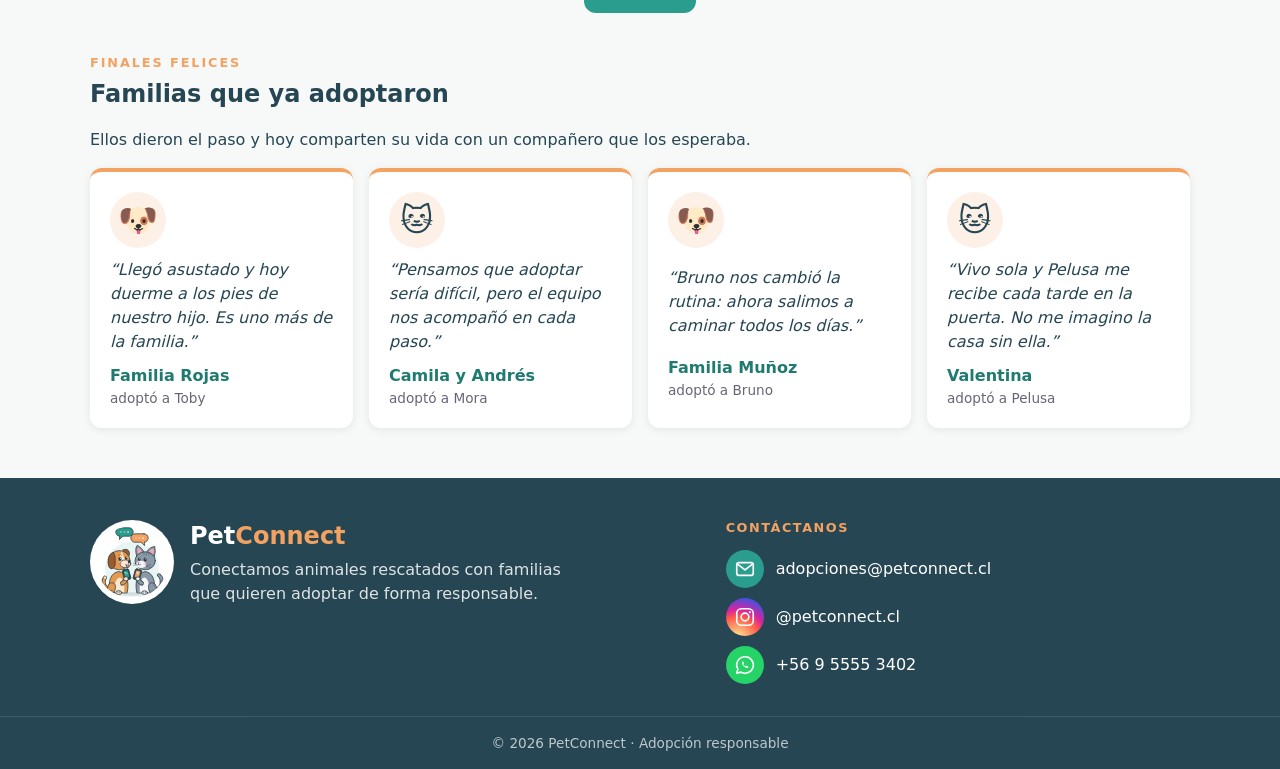
==== commit a46113cb: "14:05" ====
--- a/public/html/index.html
+++ b/public/html/index.html
@@ -5,12 +5,12 @@
   <meta name="viewport" content="width=device-width, initial-scale=1.0">
   <title>Inicio | PetConnect</title>
   <link rel="stylesheet" href="../css/styles.css">
-  <link rel="icon" href="../img/logo.ico" sizes="any">
+  <link rel="icon" href="../img/imagenes/logo.ico" sizes="any">
 </head>
 <body class="inicio">
   <header class="header">
     <div class="contenedor header__fila">
-      <a href="index.html" class="logo"><img src="../img/logo.svg" alt="" class="logo__img"><span>Pet<b>Connect</b></span></a>
+      <a href="index.html" class="logo"><img src="../img/imagenes/logo.svg" alt="" class="logo__img"><span>Pet<b>Connect</b></span></a>
       <button id="btnMenu" class="menu" aria-label="Abrir menú" aria-expanded="false">☰</button>
       <nav class="nav" id="nav">
         <a href="index.html" class="activo" aria-current="page">Inicio</a>
@@ -97,7 +97,7 @@
   <footer class="footer">
     <div class="contenedor footer__grilla">
       <div class="footer__marca">
-        <img src="../img/logo.svg" alt="" class="footer__logo">
+        <img src="../img/imagenes/logo.svg" alt="" class="footer__logo">
         <div>
           <p class="footer__nombre">Pet<b>Connect</b></p>
           <p>Conectamos animales rescatados con familias que quieren adoptar de forma responsable.</p>
--- a/public/css/styles.css
+++ b/public/css/styles.css
@@ -9,6 +9,8 @@
 }
 
 * { box-sizing: border-box; margin: 0; padding: 0; }
+/* hidden siempre oculta, aunque la clase defina display */
+[hidden] { display: none !important; }
 
 body {
   font-family: system-ui, Arial, sans-serif;
@@ -296,7 +298,7 @@
 .inicio .nav a.activo { background: var(--primario); color: var(--blanco); border-bottom: none; }
 .inicio .menu { background: var(--blanco); width: 44px; height: 44px; border-radius: 50%; box-shadow: 0 2px 10px rgba(0,0,0,.2); }
 
-.hero--foto { position: relative; text-align: left; padding: 0; min-height: clamp(480px, 42.4vw, 700px); display: flex; align-items: center; background: #7a3b22 url(../img/portada.webp) center / cover no-repeat; }
+.hero--foto { position: relative; text-align: left; padding: 0; min-height: clamp(480px, 42.4vw, 700px); display: flex; align-items: center; background: #7a3b22 url(../img/imagenes/portada.webp) center / cover no-repeat; }
 .hero--foto::before { content: ""; position: absolute; inset: 0; background: linear-gradient(to left, rgba(38,70,83,.88) 0%, rgba(38,70,83,.6) 28%, rgba(38,70,83,0) 50%), linear-gradient(to bottom, rgba(0,0,0,.25), rgba(0,0,0,0) 25%); }
 .hero--foto .contenedor { position: relative; display: flex; justify-content: flex-end; }
 .hero__contenido { max-width: 380px; padding-top: 70px; text-shadow: 0 2px 10px rgba(0,0,0,.35); }
@@ -406,3 +408,28 @@
   .footer__grilla { grid-template-columns: 1fr; }
   .footer__logo { width: 64px; }
 }
+
+/* Actualización en vivo: formulario de contacto */
+.btn:disabled { opacity: .5; cursor: not-allowed; }
+.form .valido { border-color: var(--primario); }
+.campo__error { color: #c62d39; font-size: .8rem; min-height: 1em; }
+.campo__error:empty { display: none; }
+.form .check { flex-wrap: wrap; }
+.form .check .campo__error { flex-basis: 100%; }
+.campo__contador { font-size: .8rem; color: #667; text-align: right; }
+.campo__contador.listo { color: var(--primario-oscuro); }
+.vista-mascota { display: flex; gap: 12px; align-items: center; background: #e9f5f3; border-radius: 10px; padding: 8px; font-size: .9rem; }
+.vista-mascota:empty { display: none; }
+.vista-mascota strong { display: block; font-size: 1rem; }
+.vista-mascota__foto { position: relative; flex: 0 0 64px; height: 64px; border-radius: 8px; overflow: hidden; display: grid; place-items: center; background: var(--blanco); }
+.vista-mascota__foto img { position: absolute; inset: 0; width: 100%; height: 100%; object-fit: cover; }
+
+/* Actualización en vivo: buscadores y progreso */
+.buscador { width: 100%; max-width: 480px; padding: 10px 14px; border: 1px solid #ccd; border-radius: var(--radio); font-size: 1rem; margin: 8px 0 12px; }
+.buscador:focus { outline: 2px solid var(--primario); outline-offset: 1px; }
+.progreso { height: 10px; background: #dfe9e7; border-radius: 10px; overflow: hidden; margin-top: 16px; }
+.progreso__barra { height: 100%; width: 0; background: var(--primario); border-radius: 10px; transition: width .4s ease; }
+/* El footer se encoge en pantallas muy angostas */
+.footer__grilla > *, .footer__marca > div { min-width: 0; }
+.red { overflow-wrap: anywhere; }
+.filtros select, .filtros input { min-width: 0; }
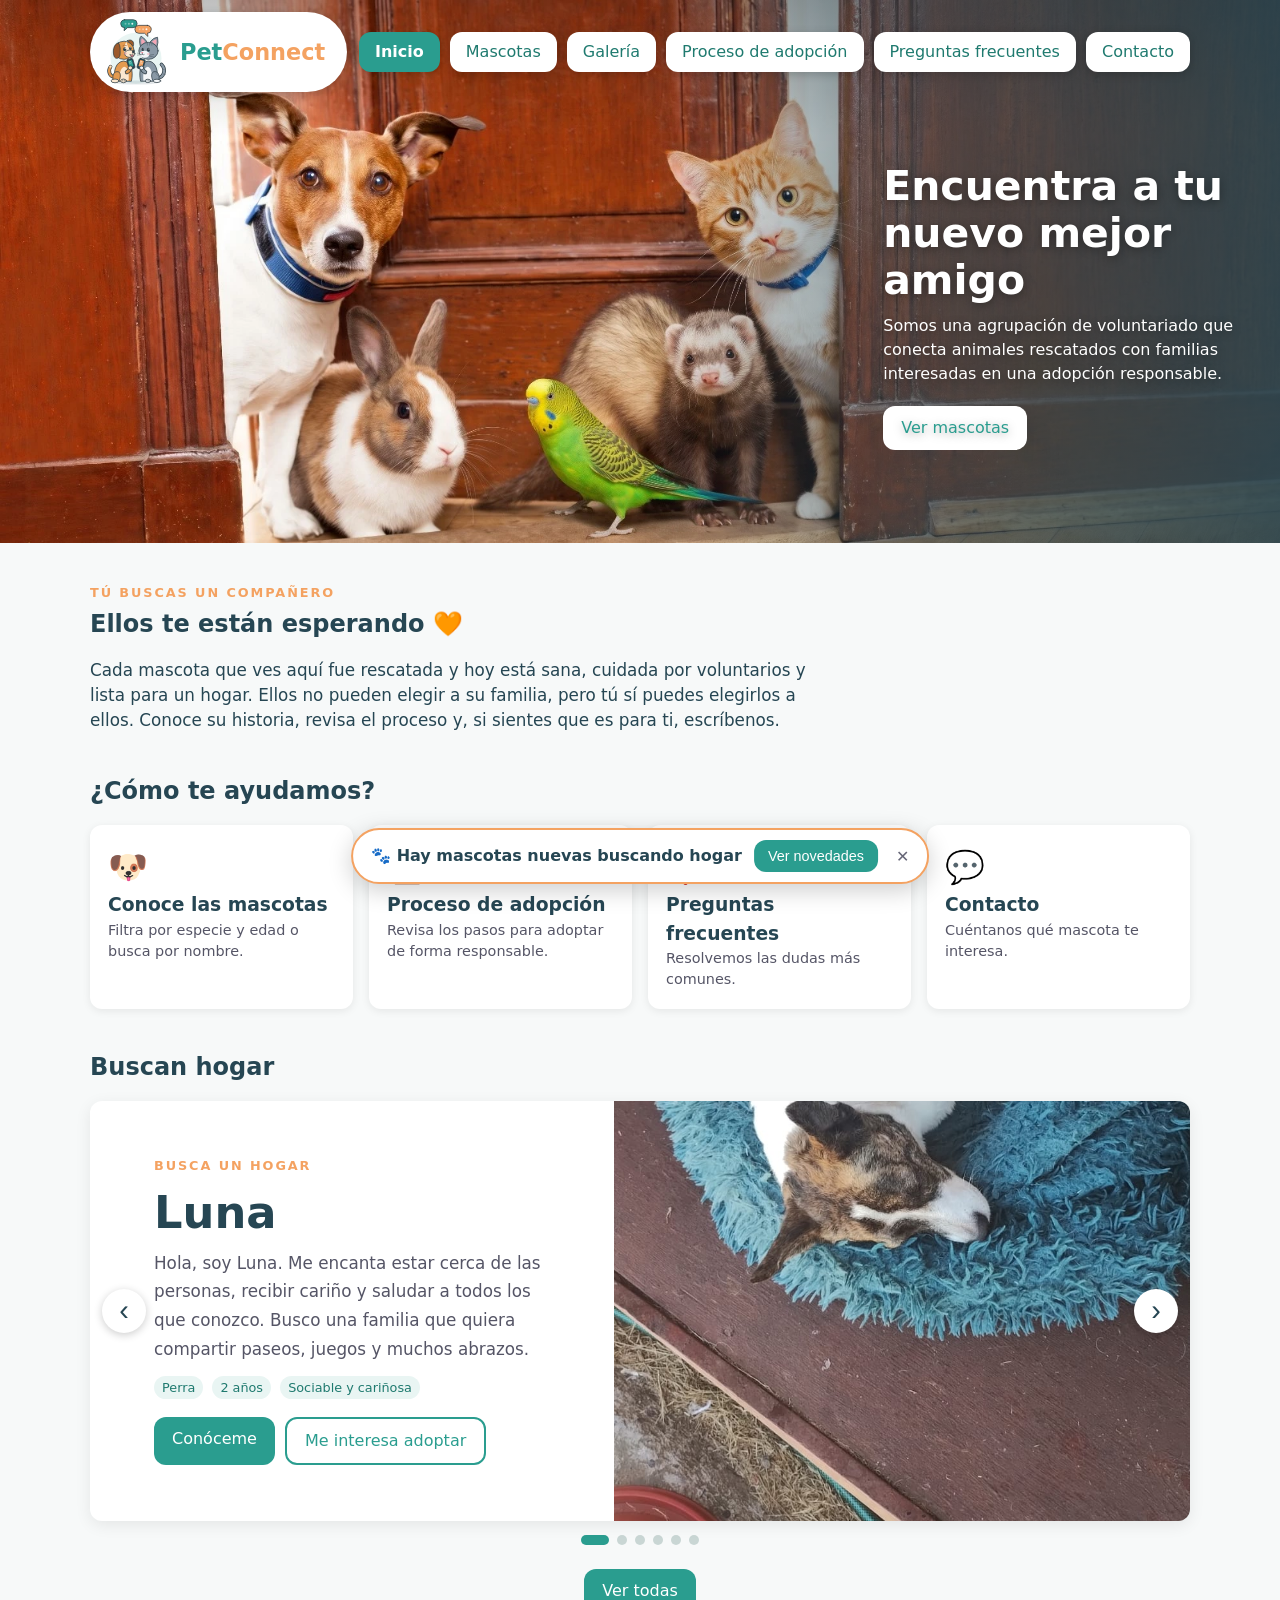
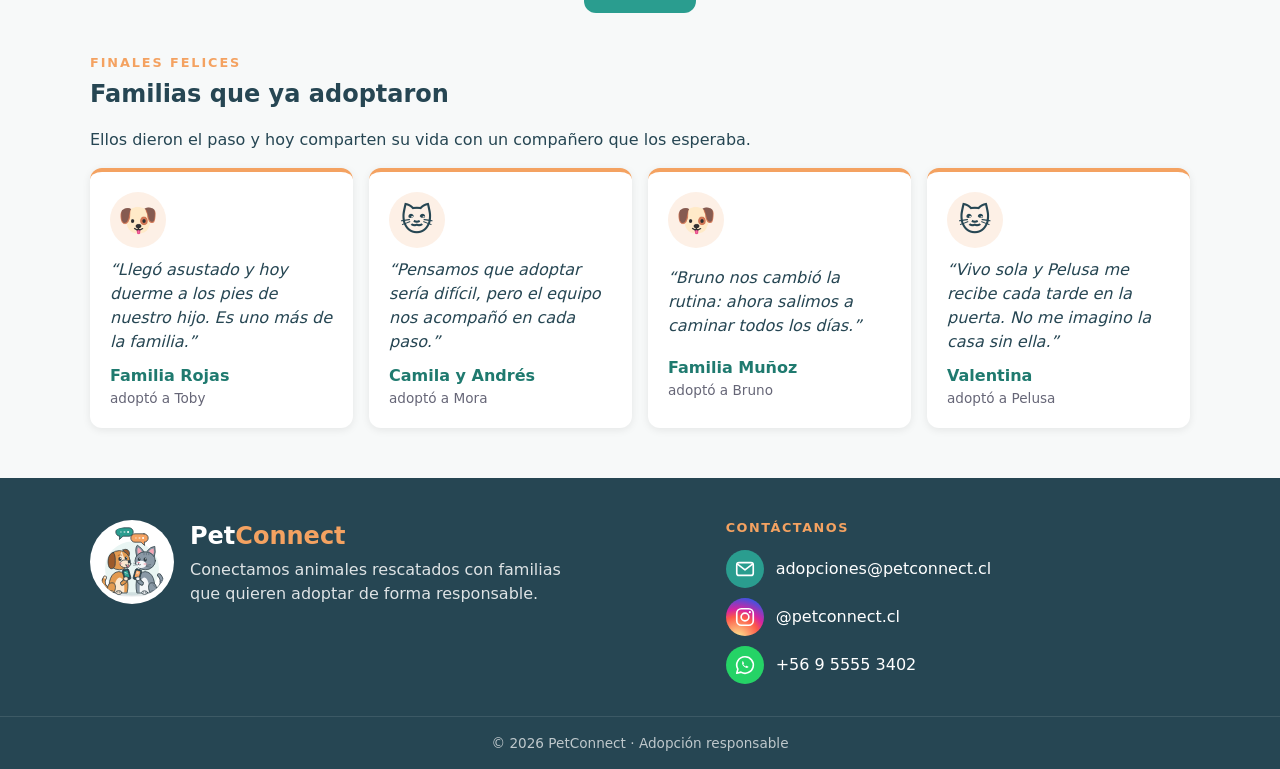
==== commit 23b30c60: "14:14" ====
--- a/public/html/index.html
+++ b/public/html/index.html
@@ -94,6 +94,12 @@
     <a href="mascotas.html" class="btn">Conocerlos</a>
   </dialog>
 
+  <div id="avisoNovedades" class="aviso-novedades" role="status" hidden>
+    <span>🐾 Hay mascotas nuevas buscando hogar</span>
+    <button id="verNovedades" class="btn">Ver novedades</button>
+    <button id="cerrarAviso" class="aviso-novedades__cerrar" aria-label="Cerrar aviso">✕</button>
+  </div>
+
   <footer class="footer">
     <div class="contenedor footer__grilla">
       <div class="footer__marca">
--- a/public/css/styles.css
+++ b/public/css/styles.css
@@ -433,3 +433,15 @@
 .footer__grilla > *, .footer__marca > div { min-width: 0; }
 .red { overflow-wrap: anywhere; }
 .filtros select, .filtros input { min-width: 0; }
+
+/* Aviso de novedades: no tapa la página al entrar */
+.aviso-novedades { position: fixed; left: 50%; bottom: 16px; transform: translateX(-50%); z-index: 20; display: flex; align-items: center; gap: 12px; width: max-content; max-width: calc(100% - 32px); background: var(--blanco); color: var(--texto); padding: 10px 12px 10px 18px; border-radius: 999px; box-shadow: 0 6px 24px rgba(0,0,0,.2); border: 2px solid var(--acento); font-weight: bold; animation: aparecer .4s ease; }
+.aviso-novedades .btn { padding: 8px 14px; font-size: .9rem; white-space: nowrap; }
+.aviso-novedades__cerrar { background: none; border: none; font-size: 1rem; cursor: pointer; color: #667; padding: 4px 6px; }
+@keyframes aparecer { from { opacity: 0; transform: translate(-50%, 20px); } to { opacity: 1; transform: translate(-50%, 0); } }
+@media (max-width: 480px) {
+  .aviso-novedades { border-radius: var(--radio); flex-wrap: wrap; justify-content: center; text-align: center; }
+}
+@media (prefers-reduced-motion: reduce) {
+  .aviso-novedades { animation: none; }
+}
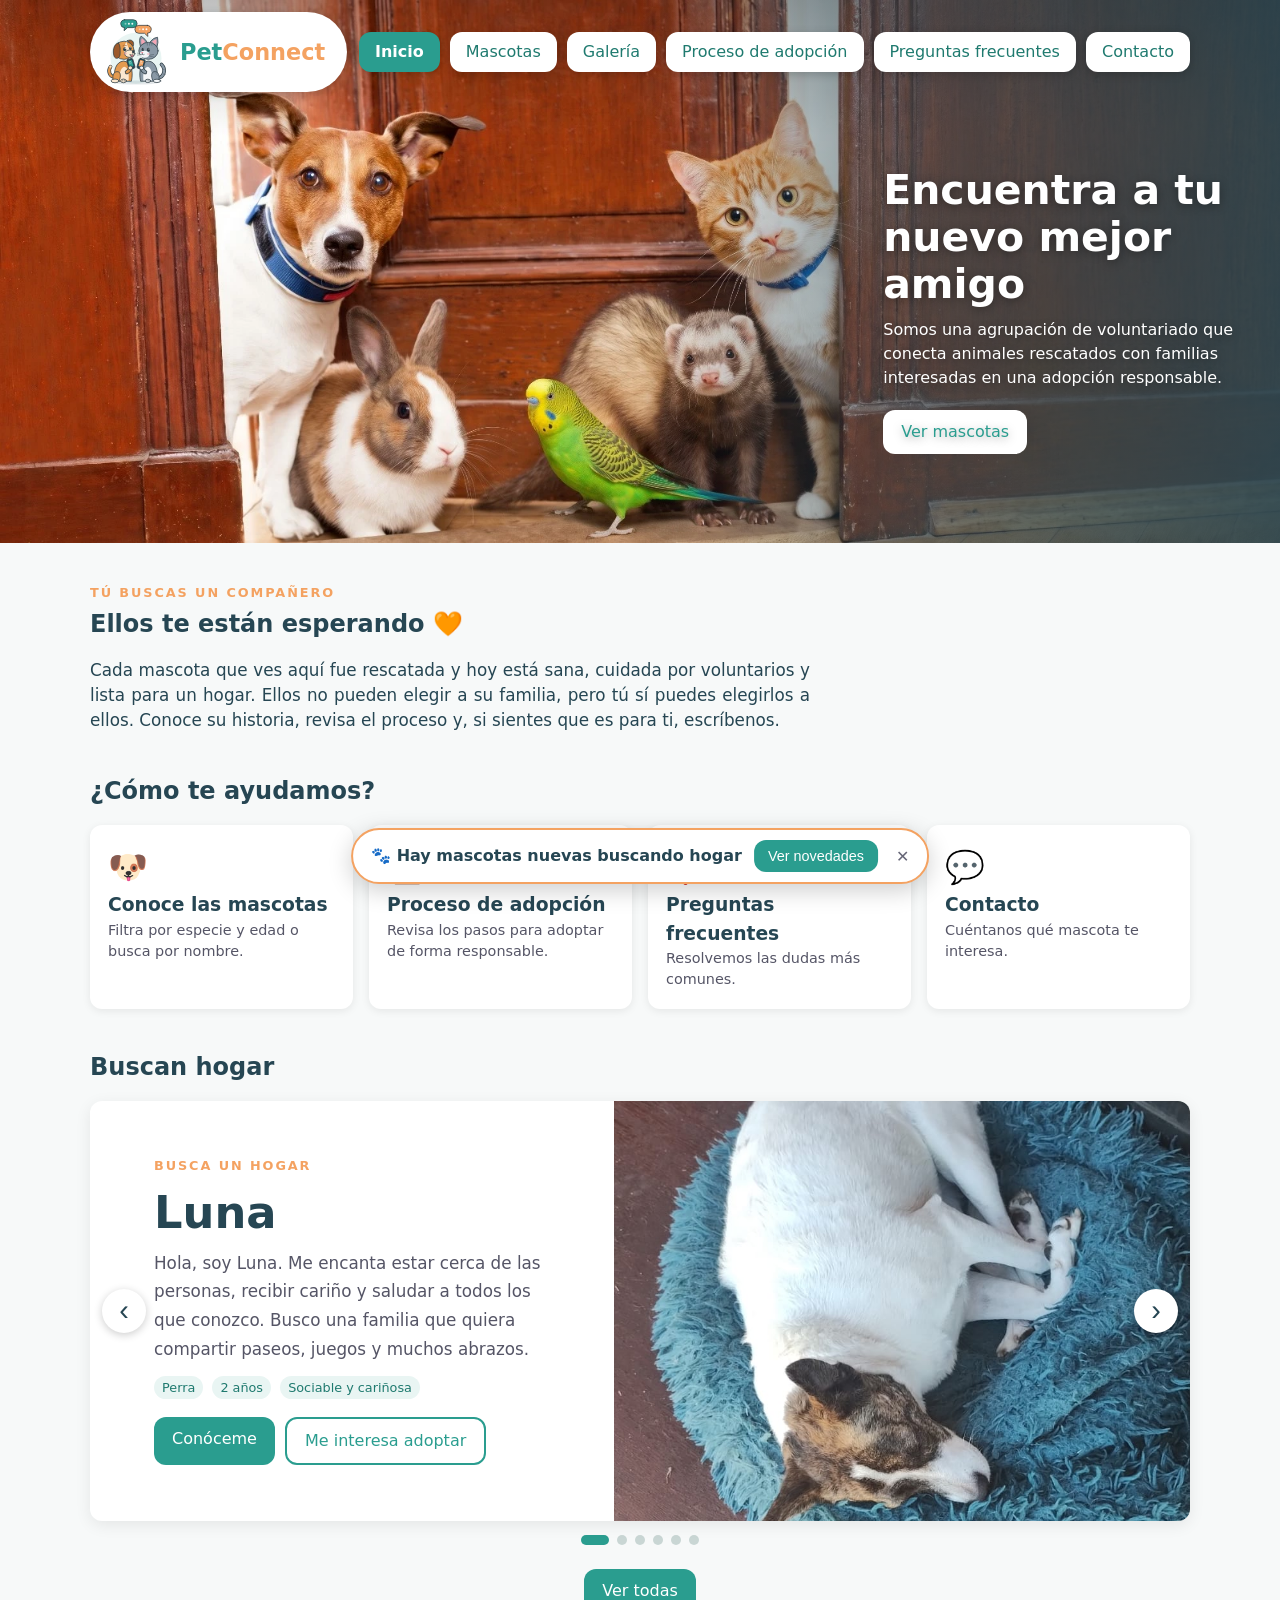
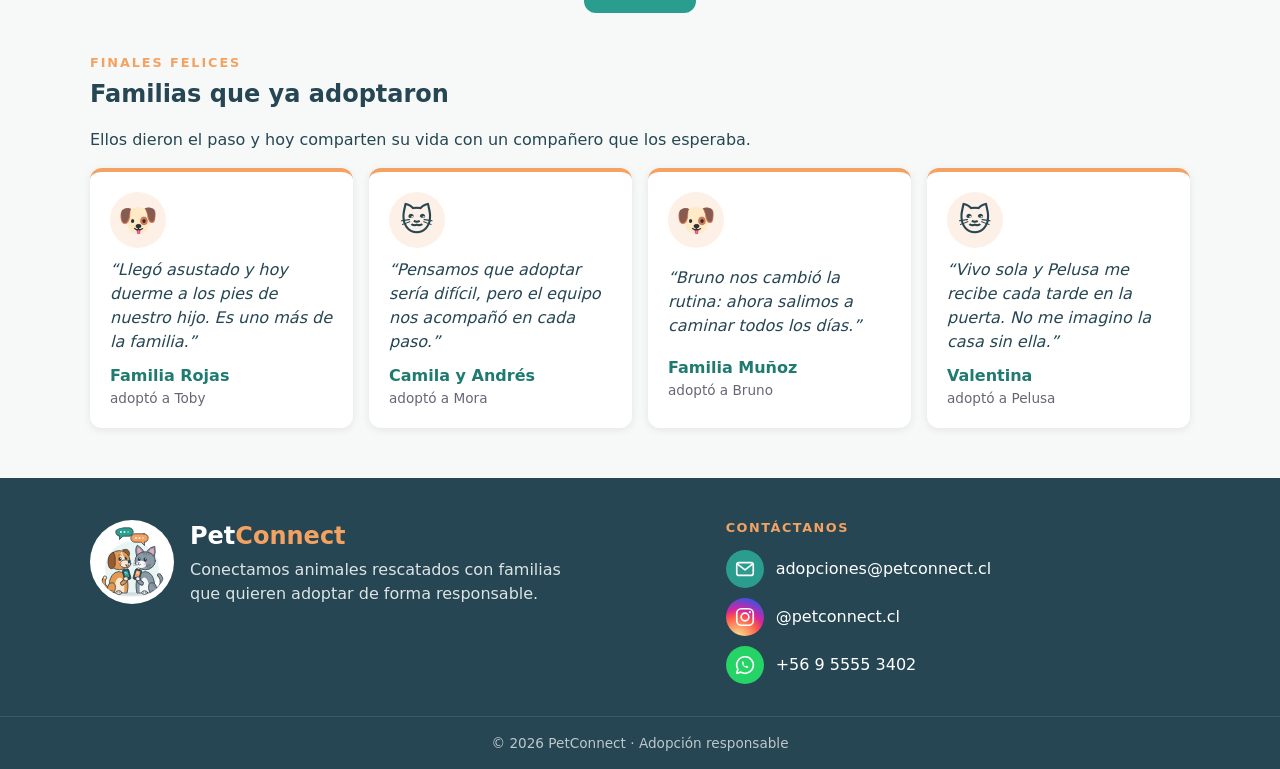
==== commit 9fd74e70: "11:28" ====
--- a/public/html/index.html
+++ b/public/html/index.html
@@ -127,3 +127,4 @@
   <script src="../js/index.js"></script>
 </body>
 </html>
+  
--- a/public/css/styles.css
+++ b/public/css/styles.css
@@ -1,3 +1,5 @@
+
+/* ---------- 1. Base ---------- */
 :root {
   --primario: #2a9d8f;
   --primario-oscuro: #1f7a6f;
@@ -8,9 +10,21 @@
   --radio: 12px;
 }
 
-* { box-sizing: border-box; margin: 0; padding: 0; }
+* {
+  box-sizing: border-box;
+  margin: 0;
+  padding: 0;
+}
+
 /* hidden siempre oculta, aunque la clase defina display */
-[hidden] { display: none !important; }
+[hidden] {
+  display: none !important;
+}
+
+html {
+  scroll-behavior: smooth;
+  scroll-padding-top: 70px;
+}
 
 body {
   font-family: system-ui, Arial, sans-serif;
@@ -19,10 +33,80 @@
   line-height: 1.5;
 }
 
-.contenedor { width: min(1100px, 100% - 32px); margin: 0 auto; }
-
-h2 { margin: 40px 0 16px; }
-
+/* Nada se sale de la pantalla en teléfonos */
+img,
+video,
+iframe {
+  max-width: 100%;
+}
+
+main {
+  min-height: 60vh;
+}
+
+h2 {
+  margin: 40px 0 16px;
+}
+
+.contenedor {
+  width: min(1100px, 100% - 32px);
+  margin: 0 auto;
+}
+
+.titulo {
+  margin: 32px 0 16px;
+  font-size: clamp(1.6rem, 4vw, 2.2rem);
+}
+
+.centrado {
+  text-align: center;
+  margin-top: 24px;
+}
+
+.antetitulo {
+  text-transform: uppercase;
+  letter-spacing: 0.15em;
+  font-size: 0.8rem;
+  color: var(--acento);
+  font-weight: bold;
+  margin-top: 40px;
+}
+
+.antetitulo + h2 {
+  margin-top: 4px;
+}
+
+.resultado {
+  margin: 12px 0;
+  color: #667;
+}
+
+.etiqueta {
+  display: inline-block;
+  background: #e9f5f3;
+  color: var(--primario-oscuro);
+  padding: 2px 8px;
+  border-radius: 20px;
+  font-size: 0.8rem;
+  margin-right: 4px;
+}
+
+.buscador {
+  width: 100%;
+  max-width: 480px;
+  padding: 10px 14px;
+  border: 1px solid #ccd;
+  border-radius: var(--radio);
+  font-size: 1rem;
+  margin: 8px 0 12px;
+}
+
+.buscador:focus {
+  outline: 2px solid var(--primario);
+  outline-offset: 1px;
+}
+
+/* ---------- 2. Botones ---------- */
 .btn {
   display: inline-block;
   background: var(--primario);
@@ -34,414 +118,1814 @@
   text-decoration: none;
   font-size: 1rem;
 }
-.btn:hover { background: var(--primario-oscuro); }
-.btn--borde { background: transparent; color: var(--primario); border: 2px solid var(--primario); }
-.btn--borde:hover { color: var(--blanco); }
-
-/* Header */
-.header { background: var(--blanco); box-shadow: 0 2px 6px rgba(0,0,0,.08); position: sticky; top: 0; z-index: 10; }
-.header__fila { display: flex; justify-content: space-between; align-items: center; padding: 12px 0; flex-wrap: wrap; gap: 8px; }
-.logo { font-size: 1.4rem; font-weight: bold; color: var(--primario); text-decoration: none; }
-.nav { display: flex; align-items: center; gap: 16px; }
-.nav a { color: var(--texto); text-decoration: none; }
-
-/* Hero */
+
+.btn:hover {
+  background: var(--primario-oscuro);
+  transform: translateY(-2px);
+  box-shadow: 0 6px 16px rgba(0, 0, 0, 0.14);
+  transition: background 0.3s ease, transform 0.3s ease, box-shadow 0.3s ease;
+  border-radius: 14px;
+}
+
+.btn--borde {
+  background: transparent;
+  color: var(--primario);
+  border: 2px solid var(--primario);
+}
+
+.btn--borde:hover {
+  background: var(--primario);
+  color: var(--blanco);
+}
+
+.btn--peligro {
+  background: #e63946;
+}
+
+.btn--peligro:hover {
+  background: #c62d39;
+}
+
+.btn:disabled {
+  opacity: 0.5;
+  cursor: not-allowed;
+}
+
+/* ---------- 3. Encabezado y menú ---------- */
+.header {
+  background: var(--blanco);
+  box-shadow: 0 2px 6px rgba(0, 0, 0, 0.08);
+  position: sticky;
+  top: 0;
+  z-index: 10;
+}
+
+.header__fila {
+  display: flex;
+  justify-content: space-between;
+  align-items: center;
+  padding: 12px 0;
+  flex-wrap: wrap;
+  gap: 8px;
+}
+
+.logo {
+  display: flex;
+  align-items: center;
+  gap: 10px;
+  line-height: 1;
+  font-size: 1.4rem;
+  font-weight: bold;
+  color: var(--primario);
+  text-decoration: none;
+}
+
+.logo__img {
+  display: block;
+  height: 68px;
+  width: auto;
+}
+
+.logo b {
+  color: var(--acento);
+}
+
+.nav {
+  display: flex;
+  align-items: center;
+  gap: 16px;
+}
+
+.nav a {
+  color: var(--texto);
+  text-decoration: none;
+}
+
+.nav a.activo {
+  color: var(--primario);
+  font-weight: bold;
+  border-bottom: 2px solid var(--primario);
+}
+
+/* Botón ☰: solo se ve en pantallas medianas y móviles */
+.menu {
+  display: none;
+  background: none;
+  border: none;
+  font-size: 1.6rem;
+  cursor: pointer;
+  color: var(--texto);
+}
+
+/* En el inicio el menú va sobre la foto, con fondos blancos para que se lea */
+.inicio .header {
+  position: absolute;
+  left: 0;
+  right: 0;
+  background: transparent;
+  box-shadow: none;
+}
+
+.inicio .logo {
+  background: var(--blanco);
+  padding: 6px 22px 6px 12px;
+  border-radius: 999px;
+  box-shadow: 0 2px 10px rgba(0, 0, 0, 0.2);
+}
+
+.inicio .nav {
+  gap: 10px;
+}
+
+.inicio .nav a {
+  background: var(--blanco);
+  color: var(--primario-oscuro);
+  padding: 8px 16px;
+  border-radius: var(--radio);
+  box-shadow: 0 2px 10px rgba(0, 0, 0, 0.2);
+}
+
+.inicio .nav a:hover {
+  background: #e9f5f3;
+}
+
+.inicio .nav a.activo {
+  background: var(--primario);
+  color: var(--blanco);
+  border-bottom: none;
+}
+
+.inicio .menu {
+  background: var(--blanco);
+  width: 44px;
+  height: 44px;
+  border-radius: 50%;
+  box-shadow: 0 2px 10px rgba(0, 0, 0, 0.2);
+}
+
+/* ---------- 4. Portada ---------- */
 .hero {
   background: linear-gradient(135deg, var(--primario), var(--acento));
   color: var(--blanco);
   text-align: center;
   padding: 70px 0;
 }
-.hero h1 { font-size: clamp(1.8rem, 5vw, 2.8rem); }
-.hero p { margin: 10px 0 20px; }
-.hero .btn { background: var(--blanco); color: var(--primario); }
-
-/* Filtros */
-.filtros { display: flex; gap: 10px; flex-wrap: wrap; }
-.filtros input, .filtros select {
+
+.hero h1 {
+  font-size: clamp(1.8rem, 5vw, 2.8rem);
+}
+
+.hero p {
+  margin: 10px 0 20px;
+}
+
+.hero .btn {
+  background: var(--blanco);
+  color: var(--primario);
+}
+
+/* Portada con la foto de los animales; el texto va en la zona libre de la derecha */
+.hero--foto {
+  position: relative;
+  text-align: left;
+  padding: 0;
+  min-height: clamp(480px, 42.4vw, 700px);
+  display: flex;
+  align-items: center;
+  background: #7a3b22 url(../img/imagenes/portada.webp) center / cover no-repeat;
+}
+
+.hero--foto::before {
+  content: "";
+  position: absolute;
+  inset: 0;
+  background: linear-gradient(to left, rgba(38, 70, 83, 0.88) 0%, rgba(38, 70, 83, 0.6) 28%, rgba(38, 70, 83, 0) 50%), linear-gradient(to bottom, rgba(0, 0, 0, 0.25), rgba(0, 0, 0, 0) 25%);
+}
+
+.hero--foto .contenedor {
+  position: relative;
+  display: flex;
+  justify-content: flex-end;
+}
+
+.hero--foto h1 {
+  font-size: clamp(1.8rem, 3.2vw, 2.7rem);
+  line-height: 1.15;
+}
+
+.hero__contenido {
+  margin-top: 8px;
+  max-width: 380px;
+  padding-top: 70px;
+  text-shadow: 0 2px 10px rgba(0, 0, 0, 0.35);
+}
+
+/* ---------- 5. Inicio ---------- */
+.intro p {
+  text-align: justify;
+}
+
+.intro p:last-child {
+  max-width: 720px;
+  font-size: 1.05rem;
+}
+
+/* Accesos a las secciones */
+.accesos {
+  display: grid;
+  grid-template-columns: repeat(auto-fit, minmax(200px, 1fr));
+  gap: 16px;
+}
+
+.acceso {
+  background: var(--blanco);
+  border-radius: var(--radio);
+  padding: 18px;
+  box-shadow: 0 2px 8px rgba(0, 0, 0, 0.08);
+  color: var(--texto);
+  text-decoration: none;
+  transition: transform 0.2s;
+}
+
+.acceso:hover {
+  transform: translateY(-2px);
+  box-shadow: 0 6px 16px rgba(0, 0, 0, 0.14);
+  transition: background 0.3s ease, transform 0.3s ease, box-shadow 0.3s ease;
+  border-radius: 14px;
+}
+
+.acceso__icono {
+  font-size: 2rem;
+}
+
+.acceso p {
+  font-size: 0.9rem;
+  color: #556;
+}
+
+/* Carrusel "Buscan hogar" */
+.carrusel {
+  position: relative;
+  overflow: hidden;
+  border-radius: var(--radio);
+  background: var(--blanco);
+  box-shadow: 0 4px 16px rgba(0, 0, 0, 0.08);
+}
+
+.carrusel__pista {
+  display: flex;
+  transition: transform 0.6s ease;
+}
+
+.diapositiva {
+  flex: 0 0 100%;
+  display: grid;
+  grid-template-columns: 1fr 1.1fr;
+  align-items: stretch;
+  min-height: 420px;
+}
+
+.diapositiva__texto {
+  padding: 40px 48px 40px 64px;
+  display: flex;
+  flex-direction: column;
+  justify-content: center;
+  gap: 12px;
+}
+
+.diapositiva__texto .antetitulo {
+  margin: 0;
+}
+
+.diapositiva h3 {
+  font-size: clamp(2rem, 4vw, 2.8rem);
+  line-height: 1.1;
+  color: var(--texto);
+}
+
+.diapositiva__historia {
+  font-size: 1.05rem;
+  color: #556;
+  line-height: 1.7;
+}
+
+.diapositiva__acciones {
+  display: flex;
+  gap: 10px;
+  flex-wrap: wrap;
+  margin-top: 6px;
+}
+
+.diapositiva__foto {
+  position: relative;
+  display: grid;
+  place-items: center;
+  font-size: 5rem;
+  background: #e9f5f3;
+  overflow: hidden;
+}
+
+.diapositiva__foto img {
+  position: absolute;
+  inset: 0;
+  width: 100%;
+  height: 100%;
+  object-fit: cover;
+}
+
+.carrusel__flecha {
+  position: absolute;
+  top: 50%;
+  transform: translateY(-50%);
+  width: 44px;
+  height: 44px;
+  border-radius: 50%;
+  border: none;
+  background: var(--blanco);
+  color: var(--texto);
+  font-size: 1.8rem;
+  line-height: 1;
+  cursor: pointer;
+  box-shadow: 0 2px 8px rgba(0, 0, 0, 0.2);
+}
+
+.carrusel__flecha:hover {
+  background: var(--primario);
+  color: var(--blanco);
+}
+
+.carrusel__flecha--anterior {
+  left: 12px;
+}
+
+.carrusel__flecha--siguiente {
+  right: 12px;
+}
+
+.carrusel__puntos {
+  display: flex;
+  justify-content: center;
+  gap: 8px;
+  margin-top: 14px;
+}
+
+.punto-carrusel {
+  width: 10px;
+  height: 10px;
+  border-radius: 10px;
+  border: none;
+  background: #c9d6d4;
+  cursor: pointer;
+  padding: 0;
+  transition: width 0.3s, background 0.3s;
+}
+
+.punto-carrusel.activo {
+  width: 28px;
+  background: var(--primario);
+}
+
+/* Familias que ya adoptaron */
+.familias__grilla {
+  display: grid;
+  grid-template-columns: repeat(auto-fit, minmax(220px, 1fr));
+  gap: 16px;
+  margin-top: 16px;
+}
+
+.familia {
+  background: var(--blanco);
+  border-radius: var(--radio);
+  padding: 20px;
+  box-shadow: 0 2px 8px rgba(0, 0, 0, 0.08);
+  display: grid;
+  gap: 10px;
+  border-top: 4px solid var(--acento);
+}
+
+.familia:hover {
+  transform: translateY(-2px);
+  box-shadow: 0 6px 16px rgba(0, 0, 0, 0.14);
+  transition: background 0.3s ease, transform 0.3s ease, box-shadow 0.3s ease;
+  border-radius: 14px;
+}
+
+.familia__icono {
+  font-size: 2rem;
+  width: 56px;
+  height: 56px;
+  display: grid;
+  place-items: center;
+  background: #fdf0e6;
+  border-radius: 50%;
+}
+
+.familia blockquote {
+  font-style: italic;
+}
+
+.familia__nombre {
+  font-weight: bold;
+  color: var(--primario-oscuro);
+}
+
+.familia__nombre span {
+  display: block;
+  font-weight: normal;
+  font-size: 0.85rem;
+  color: #667;
+}
+
+/* Aviso de novedades: no tapa la página al entrar */
+.aviso-novedades {
+  position: fixed;
+  left: 50%;
+  bottom: 16px;
+  transform: translateX(-50%);
+  z-index: 20;
+  display: flex;
+  align-items: center;
+  gap: 12px;
+  width: max-content;
+  max-width: calc(100% - 32px);
+  background: var(--blanco);
+  color: var(--texto);
+  padding: 10px 12px 10px 18px;
+  border-radius: 999px;
+  box-shadow: 0 6px 24px rgba(0, 0, 0, 0.2);
+  border: 2px solid var(--acento);
+  font-weight: bold;
+  animation: aparecer 0.4s ease;
+}
+
+.aviso-novedades .btn {
+  padding: 8px 14px;
+  font-size: 0.9rem;
+  white-space: nowrap;
+}
+
+.aviso-novedades__cerrar {
+  background: none;
+  border: none;
+  font-size: 1rem;
+  cursor: pointer;
+  color: #667;
+  padding: 4px 6px;
+}
+
+@keyframes aparecer {
+  from {
+    opacity: 0;
+    transform: translate(-50%, 20px);
+  }
+
+  to {
+    opacity: 1;
+    transform: translate(-50%, 0);
+  }
+}
+
+/* ---------- 6. Ventanas (ficha y novedades) ---------- */
+.modal {
+  border: none;
+  border-radius: var(--radio);
+  padding: 0;
+  width: min(480px, 100% - 32px);
+  margin: auto;
+  overflow-y: auto;
+}
+
+.modal::backdrop {
+  background: rgba(0, 0, 0, 0.5);
+}
+
+/* z-index alto: la foto de la ficha nunca tapa el botón de cerrar */
+.modal__cerrar {
+  position: absolute;
+  top: 10px;
+  right: 12px;
+  z-index: 5;
+  width: 36px;
+  height: 36px;
+  border: none;
+  border-radius: 50%;
+  background: rgba(255, 255, 255, 0.9);
+  box-shadow: 0 2px 6px rgba(0, 0, 0, 0.2);
+  font-size: 1.2rem;
+  cursor: pointer;
+}
+
+.novedades {
+  padding: 28px 24px 24px;
+  text-align: center;
+  border-top: 6px solid var(--acento);
+}
+
+.novedades h2 {
+  margin: 0 0 10px;
+  color: var(--primario-oscuro);
+}
+
+.novedades__mensaje {
+  font-size: 1.05rem;
+}
+
+.novedades__lista {
+  list-style: none;
+  display: grid;
+  gap: 10px;
+  margin: 16px 0;
+  text-align: left;
+}
+
+.novedades__lista li {
+  display: flex;
+  gap: 12px;
+  align-items: center;
+  background: #e9f5f3;
+  border-radius: 10px;
+  padding: 8px;
+}
+
+.novedad__foto {
+  position: relative;
+  flex: 0 0 56px;
+  height: 56px;
+  border-radius: 8px;
+  overflow: hidden;
+  display: grid;
+  place-items: center;
+  background: #fff;
+}
+
+.novedad__foto img {
+  position: absolute;
+  inset: 0;
+  width: 100%;
+  height: 100%;
+  object-fit: cover;
+}
+
+.novedades__aviso {
+  font-size: 0.85rem;
+  background: #fdf0e6;
+  border-radius: 8px;
+  padding: 8px;
+  margin-bottom: 16px;
+}
+
+/* ---------- 7. Mascotas y ficha ---------- */
+.filtros {
+  display: flex;
+  gap: 10px;
+  flex-wrap: wrap;
+}
+
+.filtros input,
+.filtros select {
   padding: 10px;
   border: 1px solid #ccd;
   border-radius: var(--radio);
   font-size: 1rem;
   flex: 1 1 180px;
-}
-.resultado { margin: 12px 0; color: #667; }
-
-/* Tarjetas */
-.grilla { display: grid; grid-template-columns: repeat(auto-fill, minmax(230px, 1fr)); gap: 20px; }
+  min-width: 0;
+}
+
+.filtros .btn {
+  flex: 0 0 auto;
+}
+
+.grilla {
+  display: grid;
+  grid-template-columns: repeat(auto-fill, minmax(230px, 1fr));
+  gap: 20px;
+}
+
 .tarjeta {
   background: var(--blanco);
   border-radius: var(--radio);
   overflow: hidden;
-  box-shadow: 0 2px 8px rgba(0,0,0,.08);
-  transition: transform .2s;
+  box-shadow: 0 2px 8px rgba(0, 0, 0, 0.08);
+  transition: transform 0.2s;
   position: relative;
 }
-.tarjeta:hover { transform: translateY(-4px); }
-.tarjeta__foto { font-size: 4.5rem; text-align: center; padding: 20px 0; }
-.tarjeta__info { padding: 14px; }
-.tarjeta__info p { font-size: .9rem; color: #556; }
-.tarjeta__acciones { display: flex; justify-content: space-between; align-items: center; margin-top: 10px; }
-.fav { background: none; border: none; font-size: 1.5rem; cursor: pointer; }
-.etiqueta { display: inline-block; background: #e9f5f3; color: var(--primario-oscuro); padding: 2px 8px; border-radius: 20px; font-size: .8rem; margin-right: 4px; }
-
-/* Pasos */
-.pasos ol { padding-left: 20px; display: grid; gap: 8px; }
-
-/* Modal */
-.modal {
+
+.tarjeta:hover {
+  transform: translateY(-4px);
+}
+
+.tarjeta__foto {
+  position: relative;
+  height: 180px;
+  display: grid;
+  place-items: center;
+  padding: 0;
+  background: #e9f5f3;
+  overflow: hidden;
+  font-size: 4.5rem;
+  text-align: center;
+}
+
+.tarjeta__foto img {
+  position: absolute;
+  inset: 0;
+  width: 100%;
+  height: 100%;
+  object-fit: cover;
+}
+
+.tarjeta__info {
+  padding: 14px;
+}
+
+.tarjeta__info p {
+  font-size: 0.9rem;
+  color: #556;
+}
+
+.tarjeta__acciones {
+  display: flex;
+  justify-content: space-between;
+  align-items: center;
+  margin-top: 10px;
+}
+
+.fav {
+  background: none;
   border: none;
+  font-size: 1.5rem;
+  cursor: pointer;
+}
+
+/* Foto de la ficha: se ve completa y, detrás, la misma foto difuminada.
+   isolation crea una capa propia para que la foto no tape el botón de cerrar. */
+.galeria__principal {
+  position: relative;
+  overflow: hidden;
+  isolation: isolate;
+  height: 280px;
+  background: #000;
+  display: grid;
+  place-items: center;
+  font-size: 4rem;
+}
+
+.galeria__principal img,
+.galeria__principal video,
+.galeria__principal iframe {
+  position: absolute;
+  inset: 0;
+  width: 100%;
+  height: 100%;
+  object-fit: cover;
+  border: 0;
+}
+
+.galeria__principal video {
+  object-fit: contain;
+}
+
+.galeria__principal .galeria__fondo {
+  object-fit: cover;
+  filter: blur(18px) brightness(0.75);
+  transform: scale(1.15);
+}
+
+.galeria__principal .galeria__foto {
+  object-fit: contain;
+  z-index: 1;
+}
+
+.galeria__miniaturas {
+  display: flex;
+  gap: 8px;
+  padding: 10px 24px 0;
+  overflow-x: auto;
+}
+
+.miniatura {
+  flex: 0 0 60px;
+  height: 60px;
+  border-radius: 8px;
+  overflow: hidden;
+  border: 3px solid transparent;
+  background: var(--texto);
+  color: var(--blanco);
+  cursor: pointer;
+  padding: 0;
+  font-size: 1.2rem;
+}
+
+.miniatura img {
+  width: 100%;
+  height: 100%;
+  object-fit: cover;
+}
+
+.miniatura.activa {
+  border-color: var(--acento);
+}
+
+/* Texto de la ficha sobre fondo blanco para que se lea bien */
+.ficha {
+  position: relative;
+  z-index: 1;
+  background: var(--blanco);
+  padding: 20px 24px 24px;
+  display: grid;
+  gap: 14px;
+}
+
+.ficha h2 {
+  margin: 0;
+  font-size: 2rem;
+  color: var(--texto);
+}
+
+.ficha__antetitulo {
+  text-transform: uppercase;
+  letter-spacing: 0.15em;
+  font-size: 0.75rem;
+  color: var(--acento);
+  font-weight: bold;
+  margin-bottom: -10px;
+}
+
+.ficha__historia {
+  font-size: 1.05rem;
+  font-style: italic;
+  color: #3a4a52;
+  line-height: 1.6;
+}
+
+.ficha__datos {
+  list-style: none;
+  display: grid;
+  grid-template-columns: 1fr 1fr;
+  gap: 10px;
+}
+
+.ficha__datos li,
+.ficha__texto {
+  background: #f1f8f7;
+  border: 1px solid #d5e9e6;
+  border-radius: 10px;
+  padding: 10px 12px;
+  font-weight: bold;
+  font-size: 1.05rem;
+  color: var(--texto);
+}
+
+.ficha__datos span,
+.ficha__texto span {
+  display: block;
+  font-size: 0.75rem;
+  font-weight: bold;
+  color: var(--primario-oscuro);
+  text-transform: uppercase;
+  letter-spacing: 0.03em;
+  margin-bottom: 2px;
+}
+
+.ficha__nota {
+  font-size: 0.85rem;
+  color: #4a5a62;
+  background: #fdf0e6;
+  border-left: 4px solid var(--acento);
+  border-radius: 0 8px 8px 0;
+  padding: 8px 10px;
+}
+
+.ficha__acciones {
+  display: flex;
+  gap: 10px;
+  flex-wrap: wrap;
+}
+
+.ficha__acciones .btn {
+  flex: 1 1 160px;
+}
+
+/* Salud: resumen, informe médico e historial en la ficha */
+.salud h3 {
+  font-size: 1.1rem;
+  margin: 0 0 6px;
+}
+
+.salud h4 {
+  font-size: 0.95rem;
+  margin: 14px 0 6px;
+  color: var(--primario-oscuro);
+}
+
+.salud__estado {
+  font-weight: bold;
+  padding: 8px 12px;
+  border-radius: 10px;
+  background: #f1f8f7;
+}
+
+.salud__estado--ok {
+  background: #e3f4ef;
+  color: var(--primario-oscuro);
+}
+
+.salud__estado--pendiente {
+  background: #fdf0e6;
+  color: #9a4f12;
+}
+
+.salud__detalle {
+  margin-top: 8px;
+  border: 1px solid #d5e9e6;
+  border-radius: 10px;
+  padding: 8px 12px;
+}
+
+.salud__detalle summary {
+  cursor: pointer;
+  font-weight: bold;
+  color: var(--primario);
+}
+
+.salud__subtitulo {
+  font-weight: bold;
+  font-size: 0.9rem;
+  margin: 6px 0 4px;
+}
+
+.salud__lista {
+  margin: 0 0 8px 20px;
+  font-size: 0.9rem;
+}
+
+.salud__lista--pendiente li::marker {
+  content: "⚠️ ";
+}
+
+.salud__tabla {
+  width: 100%;
+  border-collapse: collapse;
+  font-size: 0.85rem;
+}
+
+.salud__tabla th,
+.salud__tabla td {
+  text-align: left;
+  padding: 6px 8px;
+  border-bottom: 1px solid #e3ecea;
+}
+
+.salud__tabla th {
+  background: var(--texto);
+  color: var(--blanco);
+}
+
+.salud__tabla .al-dia {
+  color: var(--primario-oscuro);
+  font-weight: bold;
+}
+
+.salud__tabla .pendiente {
+  color: #c62d39;
+  font-weight: bold;
+}
+
+.salud__datos {
+  display: grid;
+  grid-template-columns: 1fr 1fr;
+  gap: 8px;
+  font-size: 0.9rem;
+}
+
+.salud__datos dt {
+  font-size: 0.75rem;
+  font-weight: bold;
+  color: var(--primario-oscuro);
+  text-transform: uppercase;
+}
+
+.salud__datos dd {
+  font-weight: bold;
+}
+
+.ficha__acciones .ficha__descargar {
+  flex-basis: 100%;
+}
+
+/* ---------- 8. Galería ---------- */
+.galeria-filtros {
+  display: flex;
+  gap: 10px;
+  flex-wrap: wrap;
+  margin-top: 16px;
+}
+
+.galeria-fotos {
+  columns: 4 220px;
+  column-gap: 14px;
+}
+
+.foto-galeria {
+  position: relative;
+  break-inside: avoid;
+  margin-bottom: 14px;
+  background: var(--blanco);
   border-radius: var(--radio);
-  padding: 24px;
-  width: min(480px, 100% - 32px);
+  overflow: hidden;
+  box-shadow: 0 2px 8px rgba(0, 0, 0, 0.08);
+}
+
+.foto-galeria button {
+  display: block;
+  width: 100%;
+  padding: 0;
+  border: none;
+  background: none;
+  cursor: zoom-in;
+}
+
+.foto-galeria img {
+  display: block;
+  width: 100%;
+  height: auto;
+  transition: transform 0.3s;
+}
+
+.foto-galeria button:hover img {
+  transform: scale(1.04);
+}
+
+.foto-galeria figcaption {
+  padding: 8px 12px;
+  font-weight: bold;
+  color: var(--texto);
+}
+
+/* Sello "En adopción" / "Adoptado" (la clase se arma en galeria.js) */
+.sello {
+  position: absolute;
+  top: 10px;
+  left: 10px;
+  padding: 3px 10px;
+  border-radius: 20px;
+  font-size: 0.75rem;
+  font-weight: bold;
+  color: var(--blanco);
+  box-shadow: 0 2px 6px rgba(0, 0, 0, 0.25);
+}
+
+.sello--adopcion {
+  background: var(--primario);
+}
+
+.sello--adoptados {
+  background: var(--acento);
+  color: var(--texto);
+}
+
+/* Visor de fotos en grande */
+.visor {
+  border: none;
+  padding: 0;
+  background: transparent;
+  max-width: 100vw;
+  max-height: 100vh;
+  overflow: visible;
   margin: auto;
 }
-.modal::backdrop { background: rgba(0,0,0,.5); }
-.modal__cerrar { position: absolute; top: 10px; right: 12px; background: none; border: none; font-size: 1.2rem; cursor: pointer; }
-.modal__foto { font-size: 4rem; text-align: center; }
-
-.form { display: grid; gap: 10px; margin-top: 16px; border-top: 1px solid #eee; padding-top: 16px; }
-.form label { display: grid; gap: 4px; font-size: .9rem; }
-.form input, .form select { padding: 8px; border: 1px solid #ccd; border-radius: 8px; font-size: 1rem; }
-.form .check { display: flex; gap: 8px; align-items: flex-start; }
-.form .invalido { border-color: #e63946; }
-.errores { color: #e63946; font-size: .9rem; }
-.exito { color: var(--primario-oscuro); font-weight: bold; text-align: center; }
-
-.footer { text-align: center; padding: 30px 0; margin-top: 50px; background: var(--texto); color: var(--blanco); }
-
-.tarjeta__foto, .modal__foto { position: relative; height: 180px; display: grid; place-items: center; padding: 0; background: #e9f5f3; overflow: hidden; }
-.modal__foto { border-radius: var(--radio); margin-bottom: 12px; }
-.tarjeta__foto img, .modal__foto img { position: absolute; inset: 0; width: 100%; height: 100%; object-fit: cover; }
-.creditos { font-size: .8rem; opacity: .8; margin-top: 6px; }
-.creditos a { color: inherit; }
-
-html { scroll-behavior: smooth; scroll-padding-top: 70px; }
-.filtros .btn { flex: 0 0 auto; }
-
-/* Menú móvil */
-.menu { display: none; background: none; border: none; font-size: 1.6rem; cursor: pointer; color: var(--texto); }
+
+.visor::backdrop {
+  background: rgba(0, 0, 0, 0.85);
+}
+
+.visor img {
+  display: block;
+  max-width: min(90vw, 1000px);
+  max-height: 80vh;
+  border-radius: var(--radio);
+}
+
+.visor__texto {
+  color: var(--blanco);
+  text-align: center;
+  margin-top: 10px;
+}
+
+.visor__texto a {
+  color: var(--acento);
+  font-weight: bold;
+}
+
+.visor .modal__cerrar {
+  top: -14px;
+  right: -14px;
+}
+
+.visor .carrusel__flecha--anterior {
+  left: -22px;
+}
+
+.visor .carrusel__flecha--siguiente {
+  right: -22px;
+}
+
+/* ---------- 9. Proceso de adopción ---------- */
+.pasos ol {
+  padding-left: 20px;
+  display: grid;
+  gap: 8px;
+}
+
+.pasos li {
+  background: var(--blanco);
+  border-radius: var(--radio);
+  padding: 12px 16px;
+  box-shadow: 0 2px 8px rgba(0, 0, 0, 0.06);
+  cursor: pointer;
+  transition: background 0.2s;
+}
+
+.pasos li.revisado {
+  background: #e9f5f3;
+  text-decoration: line-through;
+  color: #667;
+}
+
+.avance {
+  margin-top: 12px;
+  font-weight: bold;
+  color: var(--primario-oscuro);
+}
+
+.progreso {
+  height: 10px;
+  background: #dfe9e7;
+  border-radius: 10px;
+  overflow: hidden;
+  margin-top: 16px;
+}
+
+.progreso__barra {
+  height: 100%;
+  width: 0;
+  background: var(--primario);
+  border-radius: 10px;
+  transition: width 0.4s ease;
+}
+
+/* ---------- 10. Preguntas frecuentes ---------- */
+.faq details {
+  background: var(--blanco);
+  border-radius: var(--radio);
+  padding: 12px 16px;
+  margin-bottom: 10px;
+  box-shadow: 0 2px 8px rgba(0, 0, 0, 0.06);
+}
+
+.faq summary {
+  cursor: pointer;
+  font-weight: bold;
+}
+
+.faq details p {
+  margin-top: 8px;
+}
+
+/* ---------- 11. Contacto ---------- */
+.contacto__grilla {
+  display: grid;
+  grid-template-columns: 1fr 1.4fr;
+  gap: 24px;
+}
+
+.contacto__grilla > * {
+  min-width: 0;
+}
+
+.contacto__grilla .form {
+  margin: 0;
+  border: none;
+  padding: 20px;
+  background: var(--blanco);
+  border-radius: var(--radio);
+  box-shadow: 0 2px 8px rgba(0, 0, 0, 0.08);
+}
+
+.contacto__tarjetas {
+  list-style: none;
+  display: grid;
+  gap: 12px;
+  margin-top: 16px;
+}
+
+.contacto__tarjeta {
+  display: flex;
+  align-items: center;
+  gap: 14px;
+  background: var(--blanco);
+  border-radius: var(--radio);
+  padding: 14px 16px;
+  box-shadow: 0 2px 8px rgba(0, 0, 0, 0.08);
+  color: var(--texto);
+  text-decoration: none;
+  transition: transform 0.2s, box-shadow 0.2s;
+}
+
+.contacto__tarjeta:hover {
+  transform: translateY(-3px);
+  box-shadow: 0 6px 16px rgba(0, 0, 0, 0.12);
+}
+
+.contacto__tarjeta .red__icono {
+  width: 48px;
+  height: 48px;
+}
+
+.contacto__tarjeta .red__icono svg {
+  width: 26px;
+  height: 26px;
+}
+
+.contacto__tarjeta strong {
+  display: block;
+  font-size: 0.8rem;
+  text-transform: uppercase;
+  letter-spacing: 0.08em;
+  color: var(--primario-oscuro);
+}
+
+.contacto__tarjeta span:last-child {
+  overflow-wrap: anywhere;
+}
+
+/* Mini tarjeta de la mascota elegida en el formulario */
+.vista-mascota {
+  display: flex;
+  gap: 12px;
+  align-items: center;
+  background: #e9f5f3;
+  border-radius: 10px;
+  padding: 8px;
+  font-size: 0.9rem;
+}
+
+.vista-mascota:empty {
+  display: none;
+}
+
+.vista-mascota strong {
+  display: block;
+  font-size: 1rem;
+}
+
+.vista-mascota__foto {
+  position: relative;
+  flex: 0 0 64px;
+  height: 64px;
+  border-radius: 8px;
+  overflow: hidden;
+  display: grid;
+  place-items: center;
+  background: var(--blanco);
+}
+
+.vista-mascota__foto img {
+  position: absolute;
+  inset: 0;
+  width: 100%;
+  height: 100%;
+  object-fit: cover;
+}
+
+/* Correo de confirmación que se muestra al enviar la solicitud */
+.confirmacion {
+  display: grid;
+  gap: 10px;
+  margin-top: 8px;
+}
+
+.confirmacion__titulo {
+  font-weight: bold;
+  color: var(--primario-oscuro);
+}
+
+.correo {
+  border: 1px solid #d5e9e6;
+  border-radius: 10px;
+  background: #f7fbfa;
+  padding: 12px 14px;
+  font-size: 0.9rem;
+}
+
+.correo__cabecera {
+  border-bottom: 1px solid #d5e9e6;
+  padding-bottom: 8px;
+  margin-bottom: 8px;
+}
+
+.correo__cuerpo {
+  white-space: pre-line;
+}
+
+.confirmacion__nota {
+  font-size: 0.8rem;
+  color: #667;
+}
+
+/* Ubicación con mapa */
+.ubicacion {
+  display: grid;
+  gap: 12px;
+}
+
+.ubicacion h2 {
+  margin-bottom: 0;
+}
+
+.ubicacion__direccion {
+  font-weight: bold;
+  font-size: 1.05rem;
+}
+
+.mapa {
+  position: relative;
+  border-radius: var(--radio);
+  overflow: hidden;
+  box-shadow: 0 2px 8px rgba(0, 0, 0, 0.08);
+  background: #e9f5f3;
+  height: clamp(280px, 40vw, 450px);
+}
+
+.mapa iframe {
+  position: absolute;
+  inset: 0;
+  width: 100%;
+  height: 100%;
+  border: 0;
+}
+
+.ubicacion .btn {
+  justify-self: start;
+}
+
+/* ---------- 12. Formularios ---------- */
+.form {
+  display: grid;
+  gap: 10px;
+  margin-top: 16px;
+  border-top: 1px solid #eee;
+  padding-top: 16px;
+}
+
+.form label {
+  display: grid;
+  gap: 4px;
+  font-size: 0.9rem;
+}
+
+.form input,
+.form select,
+.form textarea {
+  width: 100%;
+  max-width: 100%;
+  min-width: 0;
+  padding: 8px;
+  border: 1px solid #ccd;
+  border-radius: 8px;
+  font-size: 1rem;
+}
+
+.form textarea {
+  font: inherit;
+  resize: vertical;
+}
+
+.form .check {
+  display: grid;
+  grid-template-columns: auto 1fr;
+  gap: 4px 8px;
+  align-items: start;
+}
+
+.form .check input {
+  width: auto;
+}
+
+/* Estados de la validación en vivo */
+.form .invalido {
+  border-color: #e63946;
+}
+
+.form .valido {
+  border-color: var(--primario);
+}
+
+.campo__error {
+  color: #c62d39;
+  font-size: 0.8rem;
+  min-height: 1em;
+}
+
+.campo__error:empty {
+  display: none;
+}
+
+.form .check .campo__error {
+  grid-column: 1 / -1;
+}
+
+.campo__contador {
+  font-size: 0.8rem;
+  color: #667;
+  text-align: right;
+}
+
+.campo__contador.listo {
+  color: var(--primario-oscuro);
+}
+
+.errores {
+  color: #e63946;
+  font-size: 0.9rem;
+}
+
+.exito {
+  color: var(--primario-oscuro);
+  font-weight: bold;
+  text-align: center;
+}
+
+/* ---------- 13. Footer ---------- */
+.footer {
+  text-align: left;
+  padding: 40px 0 0;
+  margin-top: 50px;
+  background: var(--texto);
+  color: var(--blanco);
+}
+
+.footer__grilla {
+  display: grid;
+  grid-template-columns: 1.3fr 1fr;
+  gap: 32px;
+  align-items: start;
+}
+
+.footer__grilla > *,
+.footer__marca > div {
+  min-width: 0;
+}
+
+.footer__marca {
+  display: flex;
+  gap: 16px;
+  align-items: center;
+}
+
+.footer__logo {
+  width: 84px;
+  height: auto;
+  background: var(--blanco);
+  border-radius: 50%;
+  padding: 6px;
+  flex-shrink: 0;
+}
+
+.footer__nombre {
+  font-size: 1.5rem;
+  font-weight: bold;
+  margin-bottom: 4px;
+}
+
+.footer__nombre b {
+  color: var(--acento);
+}
+
+.footer__marca p:not(.footer__nombre) {
+  opacity: 0.85;
+  max-width: 380px;
+}
+
+.footer__titulo {
+  font-weight: bold;
+  text-transform: uppercase;
+  letter-spacing: 0.12em;
+  font-size: 0.8rem;
+  color: var(--acento);
+  margin-bottom: 12px;
+}
+
+.footer__copy {
+  text-align: center;
+  font-size: 0.85rem;
+  opacity: 0.7;
+  margin-top: 32px;
+  padding: 16px 0;
+  border-top: 1px solid rgba(255, 255, 255, 0.15);
+}
+
+/* Correo, Instagram y WhatsApp (footer y página Contacto) */
+.redes {
+  list-style: none;
+  display: grid;
+  gap: 10px;
+}
+
+.red {
+  display: inline-flex;
+  align-items: center;
+  gap: 12px;
+  color: var(--blanco);
+  text-decoration: none;
+  overflow-wrap: anywhere;
+}
+
+.red:hover {
+  text-decoration: underline;
+}
+
+.red__icono {
+  width: 38px;
+  height: 38px;
+  border-radius: 50%;
+  display: grid;
+  place-items: center;
+  color: var(--blanco);
+  flex-shrink: 0;
+}
+
+.red__icono svg {
+  width: 22px;
+  height: 22px;
+}
+
+.red__icono--correo {
+  background: var(--primario);
+}
+
+.red__icono--instagram {
+  background: radial-gradient(circle at 30% 107%, #fdf497 0%, #fd5949 45%, #d6249f 60%, #285aeb 90%);
+}
+
+.red__icono--whatsapp {
+  background: #25d366;
+}
+
+/* ---------- 14. Administración ---------- */
+.admin__aviso {
+  background: #fdf0e6;
+  border-radius: 8px;
+  padding: 10px;
+  margin-bottom: 16px;
+}
+
+.admin__grilla {
+  display: grid;
+  grid-template-columns: 1fr 1fr;
+  gap: 24px;
+  align-items: start;
+}
+
+.admin__grilla > * {
+  min-width: 0;
+}
+
+.admin__grilla .form {
+  margin: 0;
+  border: none;
+  padding: 20px;
+  background: var(--blanco);
+  border-radius: var(--radio);
+  box-shadow: 0 2px 8px rgba(0, 0, 0, 0.08);
+}
+
+.admin__grilla h2 {
+  margin: 0 0 8px;
+}
+
+.admin__lista {
+  list-style: none;
+  display: grid;
+  gap: 10px;
+  margin-bottom: 16px;
+}
+
+.admin__lista li {
+  display: flex;
+  gap: 10px;
+  align-items: center;
+  background: var(--blanco);
+  border-radius: 10px;
+  padding: 8px;
+  box-shadow: 0 2px 6px rgba(0, 0, 0, 0.06);
+  flex-wrap: wrap;
+}
+
+.admin__lista span {
+  flex: 1 1 140px;
+  font-size: 0.9rem;
+}
+
+.admin__lista .btn {
+  padding: 6px 12px;
+  font-size: 0.85rem;
+}
+
+.admin__miniatura {
+  position: relative;
+  flex: 0 0 50px;
+  height: 50px;
+  border-radius: 8px;
+  overflow: hidden;
+  display: grid;
+  place-items: center;
+  background: #e9f5f3;
+}
+
+.admin__miniatura img {
+  position: absolute;
+  inset: 0;
+  width: 100%;
+  height: 100%;
+  object-fit: cover;
+}
+
+.admin__galeria {
+  display: flex;
+  gap: 8px;
+  flex-wrap: wrap;
+}
+
+.admin__medio {
+  position: relative;
+  width: 70px;
+  height: 70px;
+  border-radius: 8px;
+  overflow: hidden;
+  background: var(--texto);
+  color: var(--blanco);
+  display: grid;
+  place-items: center;
+  font-size: 0.75rem;
+}
+
+.admin__medio img {
+  width: 100%;
+  height: 100%;
+  object-fit: cover;
+}
+
+.admin__medio button {
+  position: absolute;
+  top: 2px;
+  right: 2px;
+  background: rgba(255, 255, 255, 0.9);
+  border: none;
+  border-radius: 50%;
+  width: 22px;
+  height: 22px;
+  cursor: pointer;
+}
+
+.admin__vista {
+  display: grid;
+  gap: 6px;
+  font-size: 0.85rem;
+  color: #667;
+}
+
+.admin__vista .tarjeta__foto {
+  height: 180px;
+  border-radius: 10px;
+  font-size: 3rem;
+}
+
+/* ---------- 15. Pantallas medianas y móviles ---------- */
+@media (max-width: 1145px) {
+  .galeria-fotos {
+    columns: 3 220px;
+  }
+
+  .hero__contenido {
+    margin-top: 40px;
+  }
+}
+
+/* Menú ☰ en tablets y teléfonos */
+@media (max-width: 1000px) {
+  .menu {
+    display: block;
+  }
+
+  .nav {
+    display: none;
+    width: 100%;
+    flex-direction: column;
+    align-items: flex-start;
+    gap: 10px;
+    padding-bottom: 8px;
+  }
+
+  .nav--abierto {
+    display: flex;
+  }
+
+  .inicio .nav--abierto {
+    background: var(--blanco);
+    padding: 12px;
+    border-radius: var(--radio);
+    margin-top: 8px;
+    box-shadow: 0 4px 16px rgba(0, 0, 0, 0.2);
+  }
+
+  .inicio .nav--abierto a {
+    box-shadow: none;
+    width: 100%;
+  }
+}
+
+/* Ficha en móvil: foto arriba, completa y más alta */
+@media (max-width: 859px) {
+  .galeria__principal {
+    height: min(60vh, 380px);
+    background: linear-gradient(
+      to right,
+      rgba(0, 0, 0, 0.7),
+      rgba(0, 0, 0, 0.5) 20%,
+      rgba(0, 0, 0, 0.18) 50%,
+      rgba(0, 0, 0, 0.5) 80%,
+      rgba(0, 0, 0, 0.7)
+    );
+  }
+
+  .galeria__principal img,
+  .galeria__principal video,
+  .galeria__principal iframe {
+    object-fit: contain;
+    background: rgba(0, 0, 0, 0.12);
+  }
+}
+
 @media (max-width: 760px) {
-  .menu { display: block; }
-  .nav { display: none; width: 100%; flex-direction: column; align-items: flex-start; gap: 10px; padding-bottom: 8px; }
-  .nav--abierto { display: flex; }
-}
-
-/* Preguntas frecuentes */
-.faq details { background: var(--blanco); border-radius: var(--radio); padding: 12px 16px; margin-bottom: 10px; box-shadow: 0 2px 8px rgba(0,0,0,.06); }
-.faq summary { cursor: pointer; font-weight: bold; }
-.faq details p { margin-top: 8px; }
-
-/* Contacto */
-.contacto__grilla { display: grid; grid-template-columns: 1fr 1.4fr; gap: 24px; }
-.contacto__grilla .form { margin: 0; border: none; padding: 20px; background: var(--blanco); border-radius: var(--radio); box-shadow: 0 2px 8px rgba(0,0,0,.08); }
-.datos { list-style: none; display: grid; gap: 8px; margin-top: 12px; }
-.datos a { color: var(--primario-oscuro); }
-.form textarea { padding: 8px; border: 1px solid #ccd; border-radius: 8px; font: inherit; resize: vertical; }
-@media (max-width: 760px) {
-  .contacto__grilla { grid-template-columns: 1fr; }
-}
-
-/* Ficha de la mascota */
-.modal { padding: 0; overflow-y: auto; }
-.modal .modal__foto { height: 260px; border-radius: 0; margin: 0; }
-.modal__cerrar { z-index: 1; width: 36px; height: 36px; border-radius: 50%; background: rgba(255,255,255,.9); box-shadow: 0 2px 6px rgba(0,0,0,.2); }
-.ficha { padding: 20px 24px 24px; display: grid; gap: 14px; }
-.ficha h2 { margin: 0; font-size: 1.8rem; color: var(--primario-oscuro); }
-.ficha__datos { list-style: none; display: grid; grid-template-columns: 1fr 1fr; gap: 10px; }
-.ficha__datos li, .ficha__texto { background: #e9f5f3; border-radius: 10px; padding: 10px 12px; font-weight: bold; }
-.ficha__datos span, .ficha__texto span { display: block; font-size: .75rem; font-weight: normal; color: #667; text-transform: uppercase; letter-spacing: .03em; }
-.ficha__nota { font-size: .85rem; color: #667; border-left: 3px solid var(--acento); padding-left: 10px; }
-.ficha__acciones { display: flex; gap: 10px; flex-wrap: wrap; }
-.ficha__acciones .btn { flex: 1 1 160px; }
+  .logo__img {
+    height: 56px;
+  }
+
+  /* Portada: foto arriba y texto debajo */
+  .hero--foto {
+    display: block;
+    min-height: 0;
+    padding-top: 320px;
+    background-color: var(--texto);
+    background-size: auto 320px;
+    background-position: 30% top;
+  }
+
+  .hero--foto::before {
+    background: linear-gradient(to bottom, rgba(0, 0, 0, 0.3), rgba(0, 0, 0, 0) 30%);
+    height: 320px;
+  }
+
+  .hero--foto .contenedor {
+    justify-content: center;
+  }
+
+  .hero__contenido {
+    max-width: none;
+    padding: 24px 0 32px;
+    text-align: center;
+  }
+
+  /* Carrusel: foto arriba */
+  .diapositiva {
+    grid-template-columns: 1fr;
+    min-height: 0;
+  }
+
+  .diapositiva__foto {
+    order: -1;
+    height: 260px;
+  }
+
+  .diapositiva__texto {
+    padding: 20px 20px 24px;
+  }
+
+  .carrusel__flecha {
+    top: 130px;
+  }
+
+  .ficha__acciones .btn {
+    flex: 1 1 100%;
+  }
+
+  .visor .carrusel__flecha--anterior {
+    left: 6px;
+  }
+
+  .visor .carrusel__flecha--siguiente {
+    right: 6px;
+  }
+
+  .visor .modal__cerrar {
+    top: 6px;
+    right: 6px;
+  }
+
+  .contacto__grilla,
+  .footer__grilla,
+  .admin__grilla {
+    grid-template-columns: 1fr;
+  }
+
+  .footer__logo {
+    width: 64px;
+  }
+
+  .admin__lista .btn {
+    flex: 1 1 auto;
+  }
+}
+
 @media (max-width: 480px) {
-  .modal .modal__foto { height: 200px; }
-}
-
-/* Varias páginas */
-.nav a.activo { color: var(--primario); font-weight: bold; border-bottom: 2px solid var(--primario); }
-.titulo { margin: 32px 0 16px; font-size: clamp(1.6rem, 4vw, 2.2rem); }
-main { min-height: 60vh; }
-.centrado { text-align: center; margin-top: 24px; }
-.pasos li { background: var(--blanco); border-radius: var(--radio); padding: 12px 16px; box-shadow: 0 2px 8px rgba(0,0,0,.06); }
-
-/* Accesos del inicio */
-.accesos { display: grid; grid-template-columns: repeat(auto-fit, minmax(200px, 1fr)); gap: 16px; }
-.acceso { background: var(--blanco); border-radius: var(--radio); padding: 18px; box-shadow: 0 2px 8px rgba(0,0,0,.08); color: var(--texto); text-decoration: none; transition: transform .2s; }
-.acceso:hover { transform: translateY(-4px); }
-.acceso__icono { font-size: 2rem; }
-.acceso p { font-size: .9rem; color: #556; }
-
-/* Inicio: intro y familias */
-.antetitulo { text-transform: uppercase; letter-spacing: .15em; font-size: .8rem; color: var(--acento); font-weight: bold; margin-top: 40px; }
-.antetitulo + h2 { margin-top: 4px; }
-.intro p:last-child { max-width: 720px; font-size: 1.05rem; }
-.familias__grilla { display: grid; grid-template-columns: repeat(auto-fit, minmax(220px, 1fr)); gap: 16px; margin-top: 16px; }
-.familia { background: var(--blanco); border-radius: var(--radio); padding: 20px; box-shadow: 0 2px 8px rgba(0,0,0,.08); display: grid; gap: 10px; border-top: 4px solid var(--acento); }
-.familia__icono { font-size: 2rem; width: 56px; height: 56px; display: grid; place-items: center; background: #fdf0e6; border-radius: 50%; }
-.familia blockquote { font-style: italic; }
-.familia__nombre { font-weight: bold; color: var(--primario-oscuro); }
-.familia__nombre span { display: block; font-weight: normal; font-size: .85rem; color: #667; }
-
-/* Ventana de novedades */
-.novedades { padding: 28px 24px 24px; text-align: center; border-top: 6px solid var(--acento); }
-.novedades h2 { margin: 0 0 10px; color: var(--primario-oscuro); }
-.novedades__mensaje { font-size: 1.05rem; }
-.novedades__lista { list-style: none; display: grid; gap: 10px; margin: 16px 0; text-align: left; }
-.novedades__lista li { display: flex; gap: 12px; align-items: center; background: #e9f5f3; border-radius: 10px; padding: 8px; }
-.novedad__foto { position: relative; flex: 0 0 56px; height: 56px; border-radius: 8px; overflow: hidden; display: grid; place-items: center; background: #fff; }
-.novedad__foto img { position: absolute; inset: 0; width: 100%; height: 100%; object-fit: cover; }
-.novedades__aviso { font-size: .85rem; background: #fdf0e6; border-radius: 8px; padding: 8px; margin-bottom: 16px; }
-
-/* Ficha: galería e historia */
-.galeria__principal { height: 280px; background: #000; display: grid; place-items: center; font-size: 4rem; }
-.galeria__principal img, .galeria__principal video, .galeria__principal iframe { width: 100%; height: 100%; object-fit: cover; border: 0; }
-.galeria__principal video { object-fit: contain; }
-.galeria__miniaturas { display: flex; gap: 8px; padding: 10px 24px 0; overflow-x: auto; }
-.miniatura { flex: 0 0 60px; height: 60px; border-radius: 8px; overflow: hidden; border: 3px solid transparent; background: var(--texto); color: var(--blanco); cursor: pointer; padding: 0; font-size: 1.2rem; }
-.miniatura img { width: 100%; height: 100%; object-fit: cover; }
-.miniatura.activa { border-color: var(--acento); }
-.ficha__antetitulo { text-transform: uppercase; letter-spacing: .15em; font-size: .75rem; color: var(--acento); font-weight: bold; margin-bottom: -10px; }
-.ficha__historia { font-size: 1.05rem; font-style: italic; }
-@media (max-width: 480px) {
-  .galeria__principal { height: 220px; }
-}
-
-/* Administración */
-.admin__aviso { background: #fdf0e6; border-radius: 8px; padding: 10px; margin-bottom: 16px; }
-.admin__grilla { display: grid; grid-template-columns: 1fr 1fr; gap: 24px; align-items: start; }
-.admin__grilla .form { margin: 0; border: none; padding: 20px; background: var(--blanco); border-radius: var(--radio); box-shadow: 0 2px 8px rgba(0,0,0,.08); }
-.admin__grilla h2 { margin: 0 0 8px; }
-.admin__lista { list-style: none; display: grid; gap: 10px; margin-bottom: 16px; }
-.admin__lista li { display: flex; gap: 10px; align-items: center; background: var(--blanco); border-radius: 10px; padding: 8px; box-shadow: 0 2px 6px rgba(0,0,0,.06); flex-wrap: wrap; }
-.admin__lista span { flex: 1 1 140px; font-size: .9rem; }
-.admin__lista .btn { padding: 6px 12px; font-size: .85rem; }
-.admin__miniatura { position: relative; flex: 0 0 50px; height: 50px; border-radius: 8px; overflow: hidden; display: grid; place-items: center; background: #e9f5f3; }
-.admin__miniatura img { position: absolute; inset: 0; width: 100%; height: 100%; object-fit: cover; }
-.admin__galeria { display: flex; gap: 8px; flex-wrap: wrap; }
-.admin__medio { position: relative; width: 70px; height: 70px; border-radius: 8px; overflow: hidden; background: var(--texto); color: var(--blanco); display: grid; place-items: center; font-size: .75rem; }
-.admin__medio img { width: 100%; height: 100%; object-fit: cover; }
-.admin__medio button { position: absolute; top: 2px; right: 2px; background: rgba(255,255,255,.9); border: none; border-radius: 50%; width: 22px; height: 22px; cursor: pointer; }
-.btn--peligro { background: #e63946; }
-.btn--peligro:hover { background: #c62d39; }
-@media (max-width: 760px) {
-  .admin__grilla { grid-template-columns: 1fr; }
-}
-
-/* Pasos revisados */
-.pasos li { cursor: pointer; transition: background .2s; }
-.pasos li.revisado { background: #e9f5f3; text-decoration: line-through; color: #667; }
-.avance { margin-top: 12px; font-weight: bold; color: var(--primario-oscuro); }
-
-/* Logo */
-.logo { display: flex; align-items: center; gap: 8px; }
-.logo__img { height: 60px; width: auto; }
-.logo b { color: var(--acento); }
-
-/* Carrusel del inicio */
-.carrusel { position: relative; overflow: hidden; border-radius: var(--radio); background: var(--blanco); box-shadow: 0 4px 16px rgba(0,0,0,.08); }
-.carrusel__pista { display: flex; transition: transform .6s ease; }
-.diapositiva { flex: 0 0 100%; display: grid; grid-template-columns: 1fr 1.1fr; align-items: stretch; min-height: 420px; }
-.diapositiva__texto { padding: 40px 48px 40px 64px; display: flex; flex-direction: column; justify-content: center; gap: 12px; }
-.diapositiva__texto .antetitulo { margin: 0; }
-.diapositiva h3 { font-size: clamp(2rem, 4vw, 2.8rem); line-height: 1.1; color: var(--texto); }
-.diapositiva__historia { font-size: 1.05rem; color: #556; line-height: 1.7; }
-.diapositiva__acciones { display: flex; gap: 10px; flex-wrap: wrap; margin-top: 6px; }
-.diapositiva__foto { position: relative; display: grid; place-items: center; font-size: 5rem; background: #e9f5f3; }
-.diapositiva__foto img { position: absolute; inset: 0; width: 100%; height: 100%; object-fit: cover; }
-.carrusel__flecha { position: absolute; top: 50%; transform: translateY(-50%); width: 44px; height: 44px; border-radius: 50%; border: none; background: var(--blanco); color: var(--texto); font-size: 1.8rem; line-height: 1; cursor: pointer; box-shadow: 0 2px 8px rgba(0,0,0,.2); }
-.carrusel__flecha:hover { background: var(--primario); color: var(--blanco); }
-.carrusel__flecha--anterior { left: 12px; }
-.carrusel__flecha--siguiente { right: 12px; }
-.carrusel__puntos { display: flex; justify-content: center; gap: 8px; margin-top: 14px; }
-.punto-carrusel { width: 10px; height: 10px; border-radius: 10px; border: none; background: #c9d6d4; cursor: pointer; padding: 0; transition: width .3s, background .3s; }
-.punto-carrusel.activo { width: 28px; background: var(--primario); }
-@media (max-width: 760px) {
-  .diapositiva { grid-template-columns: 1fr; min-height: 0; }
-  .diapositiva__foto { order: -1; height: 260px; }
-  .diapositiva__texto { padding: 20px 20px 24px; }
-  .carrusel__flecha { top: 130px; }
-}
+  .aviso-novedades {
+    border-radius: var(--radio);
+    flex-wrap: wrap;
+    justify-content: center;
+    text-align: center;
+  }
+}
+
+@media (max-width: 380px) {
+  .logo {
+    font-size: 1.15rem;
+  }
+
+  .logo__img {
+    height: 46px;
+  }
+
+  .inicio .logo {
+    padding: 4px 14px 4px 8px;
+  }
+}
+
+/* ---------- 16. Pantallas grandes ---------- */
+@media (min-width: 761px) {
+  .hero--foto .contenedor {
+    width: 100%;
+    padding-right: 3vw;
+  }
+
+  .hero__contenido {
+    width: 28vw;
+    max-width: 420px;
+  }
+}
+
+/* Ficha: texto a la izquierda y foto a la derecha */
+@media (min-width: 860px) {
+  #modal {
+    width: min(940px, 100% - 32px);
+  }
+
+  #modalContenido {
+    display: grid;
+    grid-template-columns: 1fr 1.1fr;
+  }
+
+  #modalContenido .ficha {
+    order: -1;
+    align-content: center;
+    padding: 32px;
+  }
+
+  #modalContenido .galeria {
+    display: flex;
+    flex-direction: column;
+    background: #000;
+  }
+
+  #modalContenido .galeria__principal {
+    flex: 1;
+    height: auto;
+    min-height: 480px;
+  }
+
+  #modalContenido .galeria__miniaturas {
+    padding: 10px;
+    background: var(--blanco);
+  }
+}
+
+/* ---------- 17. Menos movimiento ---------- */
 @media (prefers-reduced-motion: reduce) {
-  .carrusel__pista { transition: none; }
-}
-
-/* Fotos dentro de su recuadro y ficha legible */
-.galeria__principal { position: relative; overflow: hidden; }
-.galeria__principal img, .galeria__principal video, .galeria__principal iframe { position: absolute; inset: 0; }
-.tarjeta__foto, .diapositiva__foto, .novedad__foto, .admin__miniatura { overflow: hidden; }
-.ficha { position: relative; z-index: 1; background: var(--blanco); }
-.ficha h2 { color: var(--texto); font-size: 2rem; }
-.ficha__historia { color: #3a4a52; line-height: 1.6; }
-.ficha__datos li, .ficha__texto { background: #f1f8f7; border: 1px solid #d5e9e6; color: var(--texto); font-size: 1.05rem; }
-.ficha__datos span, .ficha__texto span { color: var(--primario-oscuro); font-weight: bold; margin-bottom: 2px; }
-.ficha__nota { color: #4a5a62; background: #fdf0e6; border-left-width: 4px; border-radius: 0 8px 8px 0; padding: 8px 10px; }
-.admin__vista { display: grid; gap: 6px; font-size: .85rem; color: #667; }
-.admin__vista .tarjeta__foto { height: 180px; border-radius: 10px; font-size: 3rem; }
-
-/* Ficha: fotos a la derecha en pantallas grandes */
-@media (min-width: 860px) {
-  #modal { width: min(940px, 100% - 32px); }
-  #modalContenido { display: grid; grid-template-columns: 1fr 1.1fr; }
-  #modalContenido .ficha { order: -1; align-content: center; padding: 32px; }
-  #modalContenido .galeria { display: flex; flex-direction: column; background: #000; }
-  #modalContenido .galeria__principal { flex: 1; height: auto; min-height: 480px; }
-  #modalContenido .galeria__miniaturas { padding: 10px; background: var(--blanco); }
-}
-
-/* Portada del inicio con foto y menú encima */
-.inicio .header { position: absolute; left: 0; right: 0; background: transparent; box-shadow: none; }
-.inicio .logo { background: var(--blanco); padding: 4px 16px 4px 6px; border-radius: 999px; box-shadow: 0 2px 10px rgba(0,0,0,.2); }
-.inicio .nav { gap: 10px; }
-.inicio .nav a { background: var(--blanco); color: var(--primario-oscuro); padding: 8px 16px; border-radius: var(--radio); box-shadow: 0 2px 10px rgba(0,0,0,.2); }
-.inicio .nav a:hover { background: #e9f5f3; }
-.inicio .nav a.activo { background: var(--primario); color: var(--blanco); border-bottom: none; }
-.inicio .menu { background: var(--blanco); width: 44px; height: 44px; border-radius: 50%; box-shadow: 0 2px 10px rgba(0,0,0,.2); }
-
-.hero--foto { position: relative; text-align: left; padding: 0; min-height: clamp(480px, 42.4vw, 700px); display: flex; align-items: center; background: #7a3b22 url(../img/imagenes/portada.webp) center / cover no-repeat; }
-.hero--foto::before { content: ""; position: absolute; inset: 0; background: linear-gradient(to left, rgba(38,70,83,.88) 0%, rgba(38,70,83,.6) 28%, rgba(38,70,83,0) 50%), linear-gradient(to bottom, rgba(0,0,0,.25), rgba(0,0,0,0) 25%); }
-.hero--foto .contenedor { position: relative; display: flex; justify-content: flex-end; }
-.hero__contenido { max-width: 380px; padding-top: 70px; text-shadow: 0 2px 10px rgba(0,0,0,.35); }
-.hero--foto h1 { font-size: clamp(1.8rem, 3.2vw, 2.7rem); line-height: 1.15; }
-
-@media (max-width: 760px) {
-  .inicio .nav--abierto { background: var(--blanco); padding: 12px; border-radius: var(--radio); margin-top: 8px; box-shadow: 0 4px 16px rgba(0,0,0,.2); }
-  .inicio .nav--abierto a { box-shadow: none; width: 100%; }
-  .hero--foto { display: block; min-height: 0; padding-top: 320px; background-color: var(--texto); background-size: auto 320px; background-position: 30% top; }
-  .hero--foto::before { background: linear-gradient(to bottom, rgba(0,0,0,.3), rgba(0,0,0,0) 30%); height: 320px; }
-  .hero--foto .contenedor { justify-content: center; }
-  .hero__contenido { max-width: none; padding: 24px 0 32px; text-align: center; }
-}
-@media (min-width: 761px) {
-  .hero--foto .contenedor { width: 100%; padding-right: 3vw; }
-  .hero__contenido { width: 28vw; max-width: 420px; }
-}
-
-/* Logo más grande y centrado */
-.logo { gap: 10px; line-height: 1; }
-.logo__img { height: 68px; display: block; }
-.inicio .logo { padding: 6px 22px 6px 12px; }
-@media (max-width: 760px) {
-  .logo__img { height: 56px; }
-}
-
-/* Galería de fotos */
-.galeria-filtros { display: flex; gap: 10px; flex-wrap: wrap; margin-top: 16px; }
-.galeria-fotos { columns: 4 220px; column-gap: 14px; }
-.foto-galeria { position: relative; break-inside: avoid; margin-bottom: 14px; background: var(--blanco); border-radius: var(--radio); overflow: hidden; box-shadow: 0 2px 8px rgba(0,0,0,.08); }
-.foto-galeria button { display: block; width: 100%; padding: 0; border: none; background: none; cursor: zoom-in; }
-.foto-galeria img { display: block; width: 100%; height: auto; transition: transform .3s; }
-.foto-galeria button:hover img { transform: scale(1.04); }
-.foto-galeria figcaption { padding: 8px 12px; font-weight: bold; color: var(--texto); }
-.sello { position: absolute; top: 10px; left: 10px; padding: 3px 10px; border-radius: 20px; font-size: .75rem; font-weight: bold; color: var(--blanco); box-shadow: 0 2px 6px rgba(0,0,0,.25); }
-.sello--adopcion { background: var(--primario); }
-.sello--adoptados { background: var(--acento); color: var(--texto); }
-
-.visor { border: none; padding: 0; background: transparent; max-width: 100vw; max-height: 100vh; overflow: visible; margin: auto; }
-.visor::backdrop { background: rgba(0,0,0,.85); }
-.visor img { display: block; max-width: min(90vw, 1000px); max-height: 80vh; border-radius: var(--radio); }
-.visor__texto { color: var(--blanco); text-align: center; margin-top: 10px; }
-.visor__texto a { color: var(--acento); font-weight: bold; }
-.visor .modal__cerrar { top: -14px; right: -14px; }
-.visor .carrusel__flecha--anterior { left: -22px; }
-.visor .carrusel__flecha--siguiente { right: -22px; }
-@media (max-width: 760px) {
-  .visor .carrusel__flecha--anterior { left: 6px; }
-  .visor .carrusel__flecha--siguiente { right: 6px; }
-  .visor .modal__cerrar { top: 6px; right: 6px; }
-}
-
-/* Teléfonos: nada se sale de la pantalla */
-img, video, iframe { max-width: 100%; }
-.admin__grilla > *, .contacto__grilla > * { min-width: 0; }
-.form input, .form select, .form textarea { width: 100%; max-width: 100%; min-width: 0; }
-.form .check input { width: auto; }
-@media (max-width: 760px) {
-  .admin__lista .btn { flex: 1 1 auto; }
-  .ficha__acciones .btn { flex: 1 1 100%; }
-}
-/* Menú ☰ también en tablets y teléfonos acostados */
-@media (max-width: 1000px) {
-  .menu { display: block; }
-  .nav { display: none; width: 100%; flex-direction: column; align-items: flex-start; gap: 10px; padding-bottom: 8px; }
-  .nav--abierto { display: flex; }
-  .inicio .nav--abierto { background: var(--blanco); padding: 12px; border-radius: var(--radio); margin-top: 8px; box-shadow: 0 4px 16px rgba(0,0,0,.2); }
-  .inicio .nav--abierto a { box-shadow: none; width: 100%; }
-}
-@media (max-width: 380px) {
-  .logo { font-size: 1.15rem; }
-  .logo__img { height: 46px; }
-  .inicio .logo { padding: 4px 14px 4px 8px; }
-}
-
-/* Footer con contacto */
-.footer { text-align: left; padding: 40px 0 0; }
-.footer__grilla { display: grid; grid-template-columns: 1.3fr 1fr; gap: 32px; align-items: start; }
-.footer__marca { display: flex; gap: 16px; align-items: center; }
-.footer__logo { width: 84px; height: auto; background: var(--blanco); border-radius: 50%; padding: 6px; flex-shrink: 0; }
-.footer__nombre { font-size: 1.5rem; font-weight: bold; margin-bottom: 4px; }
-.footer__nombre b { color: var(--acento); }
-.footer__marca p:not(.footer__nombre) { opacity: .85; max-width: 380px; }
-.footer__titulo { font-weight: bold; text-transform: uppercase; letter-spacing: .12em; font-size: .8rem; color: var(--acento); margin-bottom: 12px; }
-.redes { list-style: none; display: grid; gap: 10px; }
-.red { display: inline-flex; align-items: center; gap: 12px; color: var(--blanco); text-decoration: none; }
-.red:hover { text-decoration: underline; }
-.footer__copy { text-align: center; font-size: .85rem; opacity: .7; margin-top: 32px; padding: 16px 0; border-top: 1px solid rgba(255,255,255,.15); }
-
-/* Íconos de contacto */
-.red__icono { width: 38px; height: 38px; border-radius: 50%; display: grid; place-items: center; color: var(--blanco); flex-shrink: 0; }
-.red__icono svg { width: 22px; height: 22px; }
-.red__icono--correo { background: var(--primario); }
-.red__icono--instagram { background: radial-gradient(circle at 30% 107%, #fdf497 0%, #fd5949 45%, #d6249f 60%, #285aeb 90%); }
-.red__icono--whatsapp { background: #25d366; }
-
-/* Tarjetas de contacto en la página Contacto */
-.contacto__tarjetas { list-style: none; display: grid; gap: 12px; margin-top: 16px; }
-.contacto__tarjeta { display: flex; align-items: center; gap: 14px; background: var(--blanco); border-radius: var(--radio); padding: 14px 16px; box-shadow: 0 2px 8px rgba(0,0,0,.08); color: var(--texto); text-decoration: none; transition: transform .2s, box-shadow .2s; }
-.contacto__tarjeta:hover { transform: translateY(-3px); box-shadow: 0 6px 16px rgba(0,0,0,.12); }
-.contacto__tarjeta .red__icono { width: 48px; height: 48px; }
-.contacto__tarjeta .red__icono svg { width: 26px; height: 26px; }
-.contacto__tarjeta strong { display: block; font-size: .8rem; text-transform: uppercase; letter-spacing: .08em; color: var(--primario-oscuro); }
-.contacto__tarjeta span:last-child { overflow-wrap: anywhere; }
-
-@media (max-width: 760px) {
-  .footer__grilla { grid-template-columns: 1fr; }
-  .footer__logo { width: 64px; }
-}
-
-/* Actualización en vivo: formulario de contacto */
-.btn:disabled { opacity: .5; cursor: not-allowed; }
-.form .valido { border-color: var(--primario); }
-.campo__error { color: #c62d39; font-size: .8rem; min-height: 1em; }
-.campo__error:empty { display: none; }
-.form .check { flex-wrap: wrap; }
-.form .check .campo__error { flex-basis: 100%; }
-.campo__contador { font-size: .8rem; color: #667; text-align: right; }
-.campo__contador.listo { color: var(--primario-oscuro); }
-.vista-mascota { display: flex; gap: 12px; align-items: center; background: #e9f5f3; border-radius: 10px; padding: 8px; font-size: .9rem; }
-.vista-mascota:empty { display: none; }
-.vista-mascota strong { display: block; font-size: 1rem; }
-.vista-mascota__foto { position: relative; flex: 0 0 64px; height: 64px; border-radius: 8px; overflow: hidden; display: grid; place-items: center; background: var(--blanco); }
-.vista-mascota__foto img { position: absolute; inset: 0; width: 100%; height: 100%; object-fit: cover; }
-
-/* Actualización en vivo: buscadores y progreso */
-.buscador { width: 100%; max-width: 480px; padding: 10px 14px; border: 1px solid #ccd; border-radius: var(--radio); font-size: 1rem; margin: 8px 0 12px; }
-.buscador:focus { outline: 2px solid var(--primario); outline-offset: 1px; }
-.progreso { height: 10px; background: #dfe9e7; border-radius: 10px; overflow: hidden; margin-top: 16px; }
-.progreso__barra { height: 100%; width: 0; background: var(--primario); border-radius: 10px; transition: width .4s ease; }
-/* El footer se encoge en pantallas muy angostas */
-.footer__grilla > *, .footer__marca > div { min-width: 0; }
-.red { overflow-wrap: anywhere; }
-.filtros select, .filtros input { min-width: 0; }
-
-/* Aviso de novedades: no tapa la página al entrar */
-.aviso-novedades { position: fixed; left: 50%; bottom: 16px; transform: translateX(-50%); z-index: 20; display: flex; align-items: center; gap: 12px; width: max-content; max-width: calc(100% - 32px); background: var(--blanco); color: var(--texto); padding: 10px 12px 10px 18px; border-radius: 999px; box-shadow: 0 6px 24px rgba(0,0,0,.2); border: 2px solid var(--acento); font-weight: bold; animation: aparecer .4s ease; }
-.aviso-novedades .btn { padding: 8px 14px; font-size: .9rem; white-space: nowrap; }
-.aviso-novedades__cerrar { background: none; border: none; font-size: 1rem; cursor: pointer; color: #667; padding: 4px 6px; }
-@keyframes aparecer { from { opacity: 0; transform: translate(-50%, 20px); } to { opacity: 1; transform: translate(-50%, 0); } }
-@media (max-width: 480px) {
-  .aviso-novedades { border-radius: var(--radio); flex-wrap: wrap; justify-content: center; text-align: center; }
-}
-@media (prefers-reduced-motion: reduce) {
-  .aviso-novedades { animation: none; }
-}
+  .carrusel__pista {
+    transition: none;
+  }
+
+  .aviso-novedades {
+    animation: none;
+  }
+}
